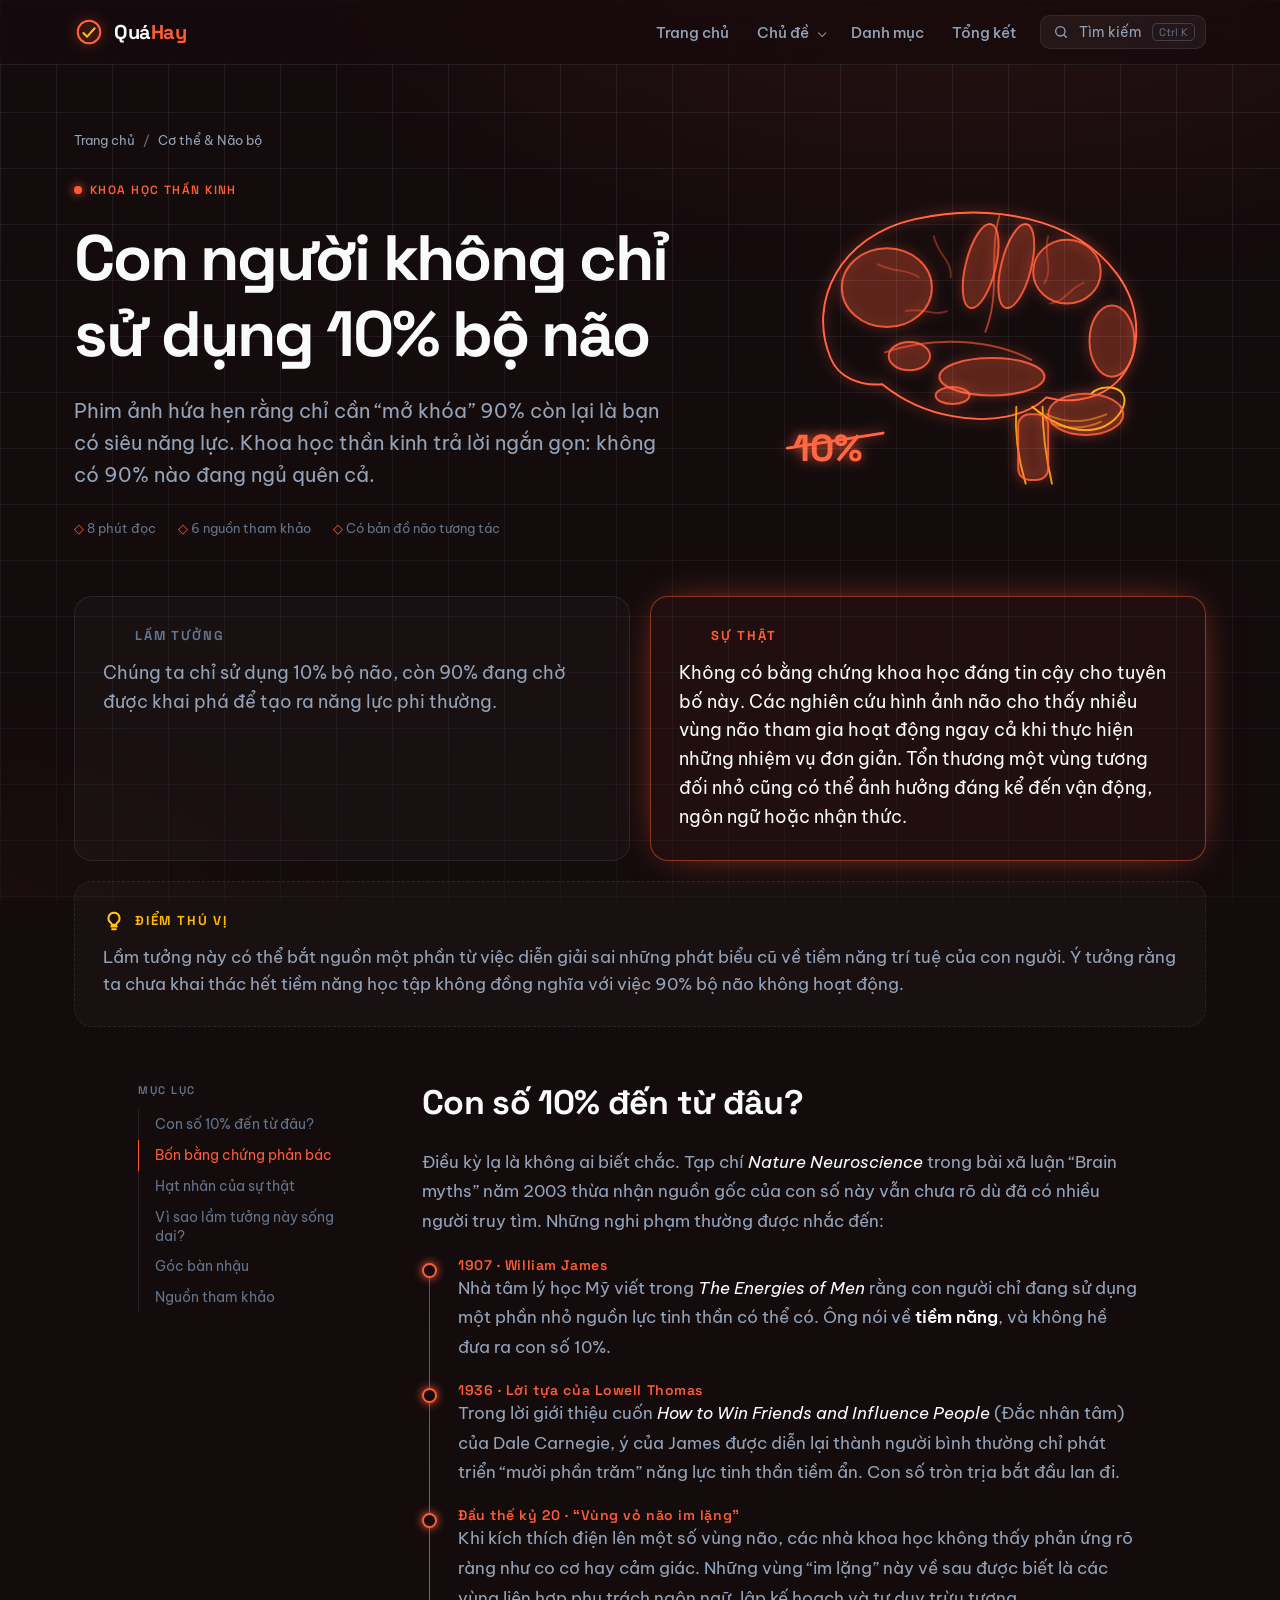
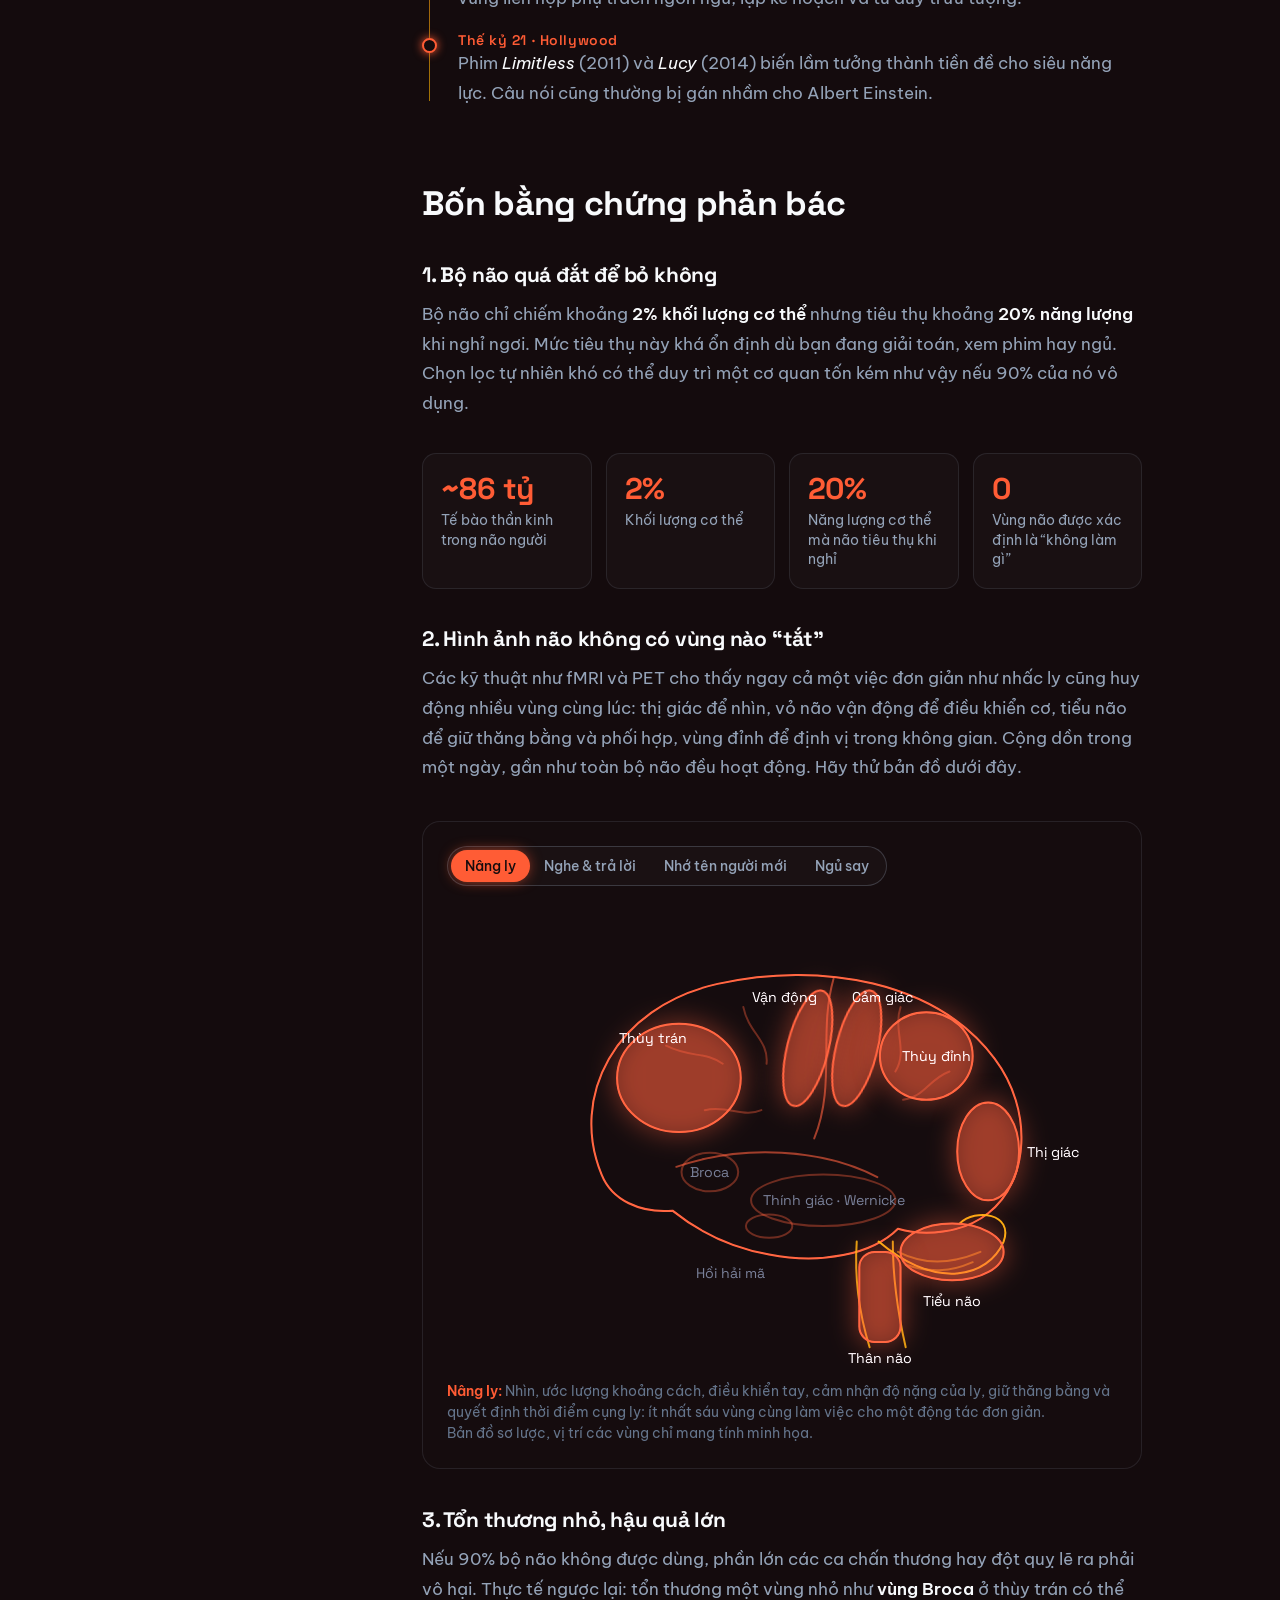
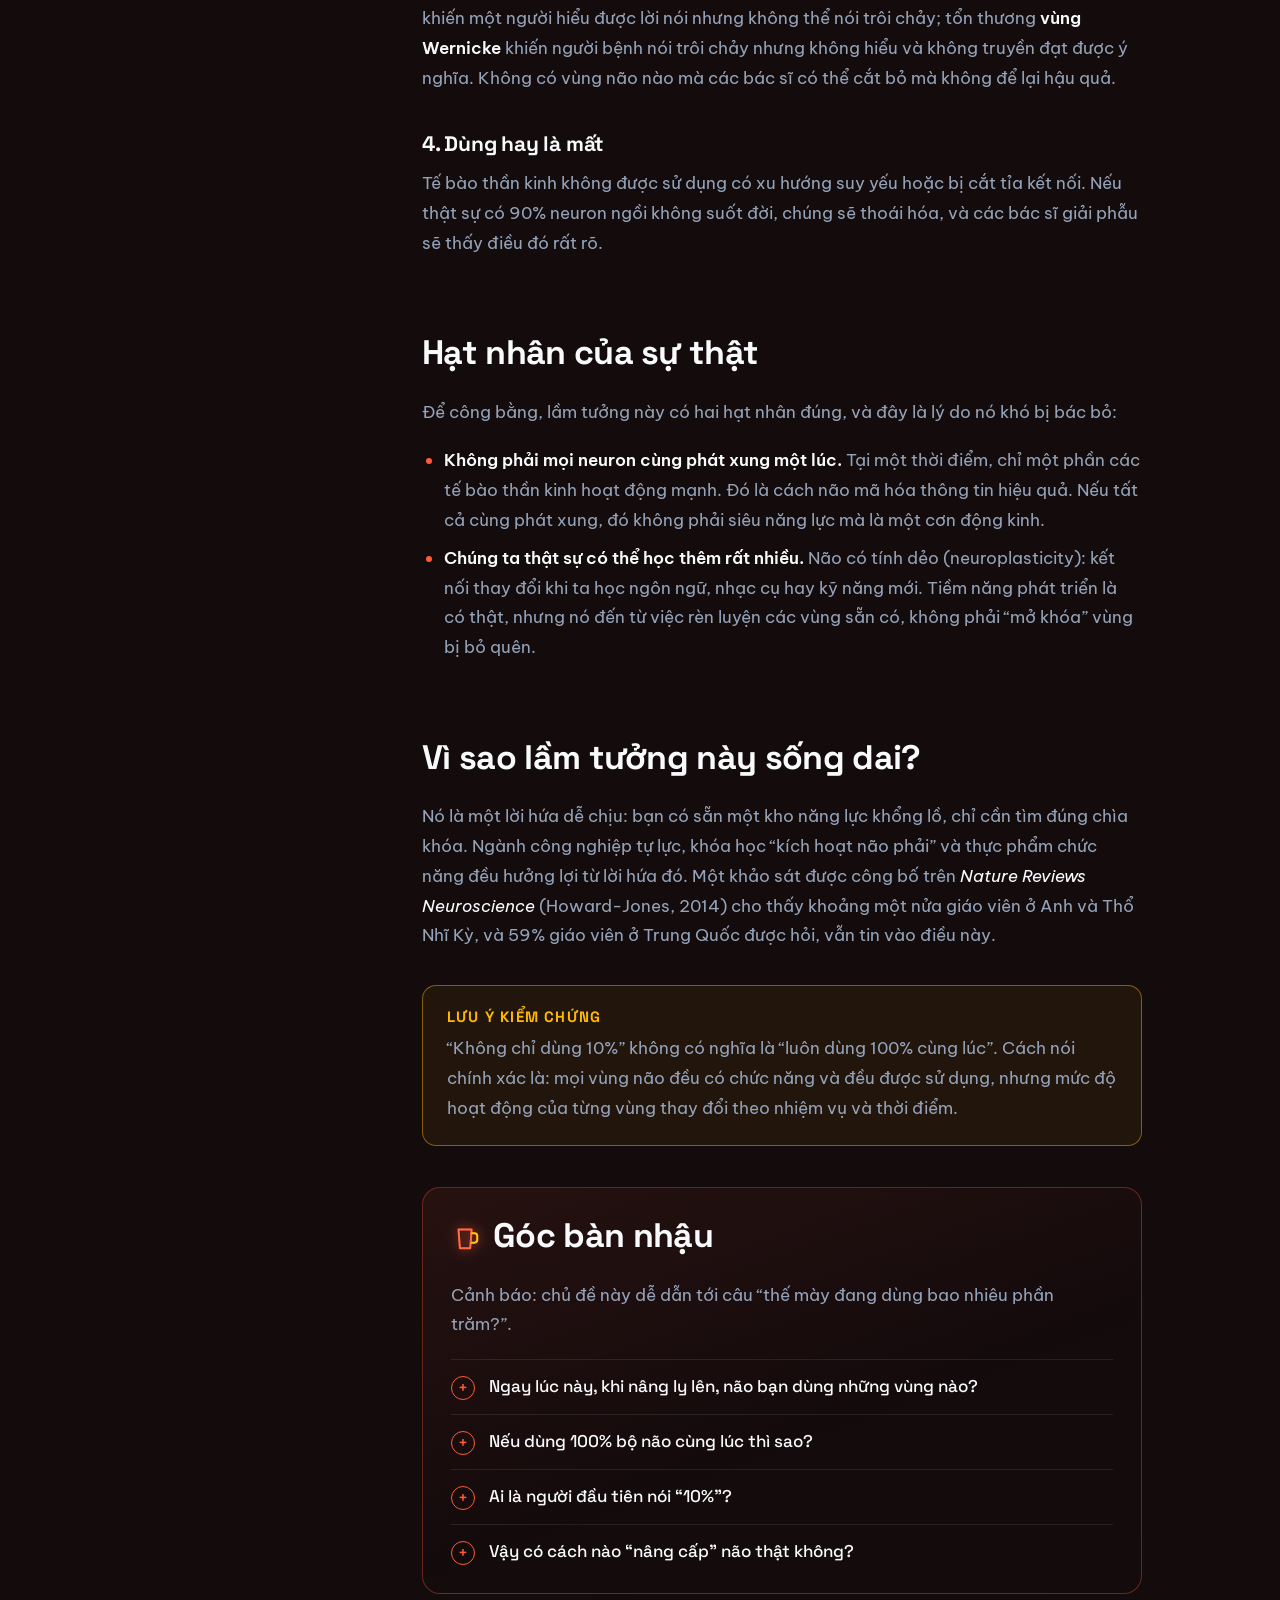
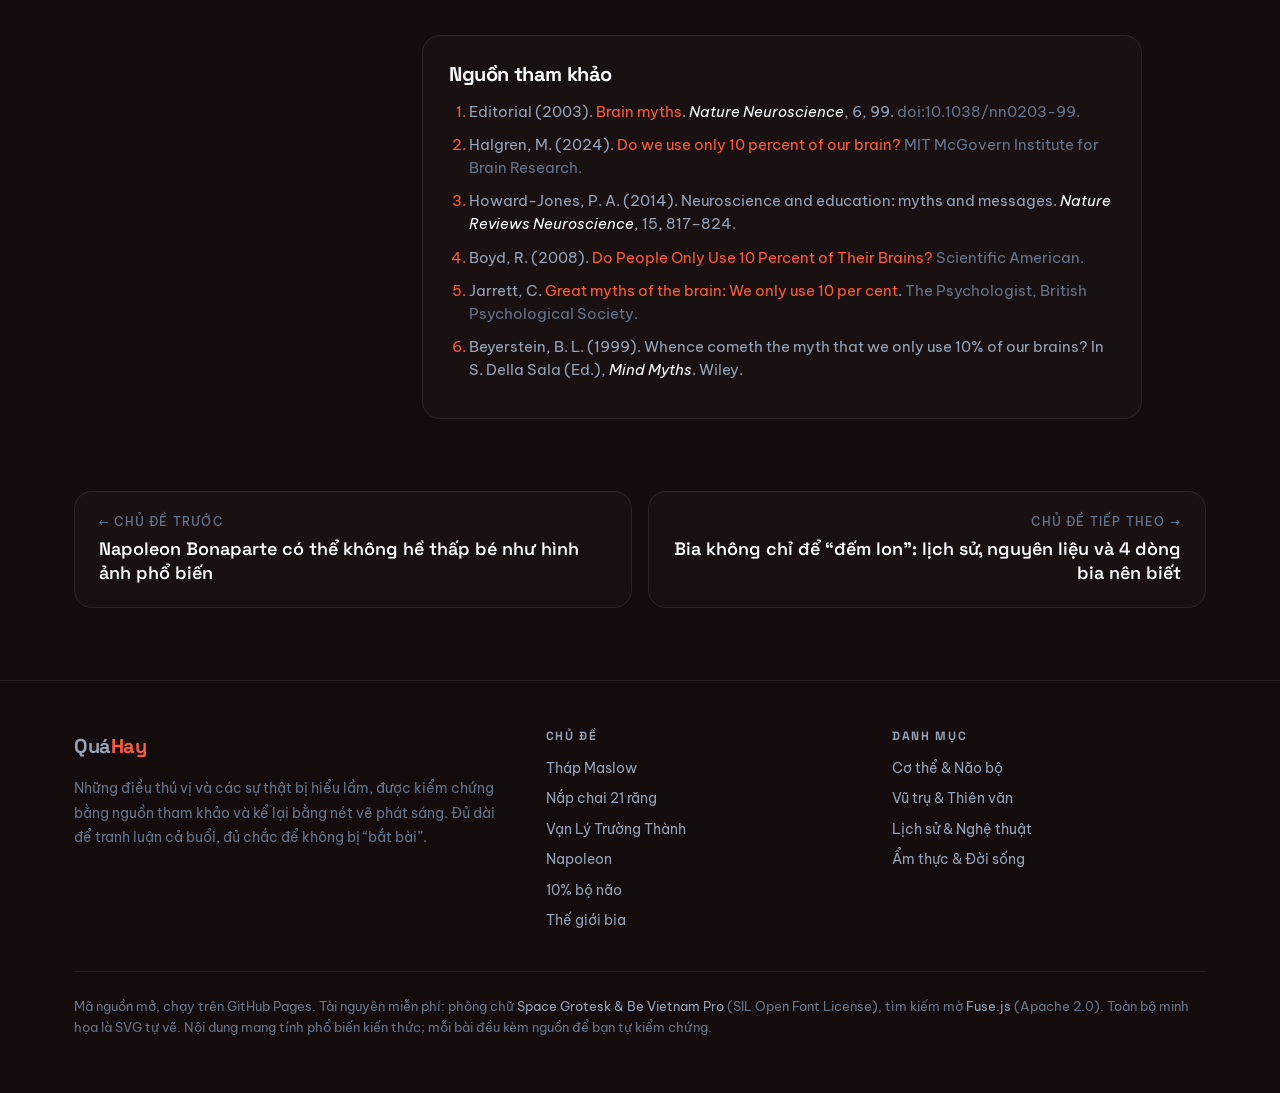
==== topics/10-phan-tram-nao.html @ 61f0ecf0 "Add Quá Hay: trivia and myth-busting site with six topics Static HTML/CSS/JS site for GitHub Pages i" ====
<!doctype html>
<html lang="vi">
<head>
  <meta charset="utf-8">
  <meta name="viewport" content="width=device-width, initial-scale=1">
  <title>Con người không chỉ dùng 10% bộ não — Quá Hay</title>
  <meta name="description" content="Không có bằng chứng khoa học cho tuyên bố con người chỉ sử dụng 10% bộ não. Năng lượng, hình ảnh não và các ca tổn thương não đều cho thấy điều ngược lại.">
  <meta name="theme-color" content="#140B0D">
  <link rel="icon" href="../assets/favicon.svg" type="image/svg+xml">
  <link rel="preconnect" href="https://fonts.googleapis.com">
  <link rel="preconnect" href="https://fonts.gstatic.com" crossorigin>
  <link href="https://fonts.googleapis.com/css2?family=Be+Vietnam+Pro:wght@400;500;600&family=Space+Grotesk:wght@500;600;700&display=swap&subset=vietnamese" rel="stylesheet">
  <link rel="stylesheet" href="../assets/css/style.css">
  <style>
    .region { fill: var(--primary); fill-opacity: 0; stroke: var(--primary); stroke-opacity: .35; transition: fill-opacity .6s ease, stroke-opacity .6s ease; }
    .region.on { fill-opacity: .32; stroke-opacity: 1; filter: drop-shadow(0 0 10px var(--primary)); }
    .region.low { fill-opacity: .12; stroke-opacity: .6; }
    .rlabel { fill: var(--dim); font: 11px var(--font-head); transition: fill .4s; }
    .rlabel.on { fill: var(--text); }
    #hero-brain .region { animation: pulse 3.2s ease-in-out infinite; fill-opacity: .18; stroke-opacity: .8; }
  </style>
</head>
<body data-page="article" data-theme="body" data-root="../" data-slug="10-phan-tram-nao">
<main id="main">

<section class="art-hero">
  <div class="wrap">
    <div class="reveal">
      <nav class="crumbs" aria-label="Breadcrumb"><a href="../index.html">Trang chủ</a><span>/</span><a href="../index.html?cat=body#danh-muc">Cơ thể &amp; Não bộ</a></nav>
      <span class="tag">Khoa học thần kinh</span>
      <h1>Con người không chỉ sử dụng 10% bộ não</h1>
      <p class="dek">Phim ảnh hứa hẹn rằng chỉ cần “mở khóa” 90% còn lại là bạn có siêu năng lực. Khoa học thần kinh trả lời ngắn gọn: không có 90% nào đang ngủ quên cả.</p>
      <div class="art-meta"><span>8 phút đọc</span><span>6 nguồn tham khảo</span><span>Có bản đồ não tương tác</span></div>
    </div>
    <div class="art-hero-art">
      <svg id="hero-brain" class="art draw glow" viewBox="0 0 520 360" role="img" aria-label="Bộ não với nhiều vùng cùng phát sáng"></svg>
    </div>
  </div>
</section>

<section class="wrap">
  <div class="verdict reveal">
    <div class="myth">
      <h2><svg class="art" viewBox="0 0 24 24"><circle class="m" cx="12" cy="12" r="10"/><path class="m" d="M8 8l8 8M16 8l-8 8"/></svg>Lầm tưởng</h2>
      <p>Chúng ta chỉ sử dụng 10% bộ não, còn 90% đang chờ được khai phá để tạo ra năng lực phi thường.</p>
    </div>
    <div class="fact">
      <h2><svg class="art" viewBox="0 0 24 24"><circle class="p" cx="12" cy="12" r="10"/><path class="p" d="M7 12.5l3.2 3.2L17 9"/></svg>Sự thật</h2>
      <p>Không có bằng chứng khoa học đáng tin cậy cho tuyên bố này. Các nghiên cứu hình ảnh não cho thấy nhiều vùng não tham gia hoạt động ngay cả khi thực hiện những nhiệm vụ đơn giản. Tổn thương một vùng tương đối nhỏ cũng có thể ảnh hưởng đáng kể đến vận động, ngôn ngữ hoặc nhận thức.</p>
    </div>
    <div class="insight">
      <h2><svg class="art" viewBox="0 0 24 24"><path class="a" d="M9 18h6M10 21h4M12 3a6 6 0 0 0-3.5 10.9c.6.5 1 1.2 1 2.1h5c0-.9.4-1.6 1-2.1A6 6 0 0 0 12 3z"/></svg>Điểm thú vị</h2>
      <p>Lầm tưởng này có thể bắt nguồn một phần từ việc diễn giải sai những phát biểu cũ về tiềm năng trí tuệ của con người. Ý tưởng rằng ta chưa khai thác hết tiềm năng học tập không đồng nghĩa với việc 90% bộ não không hoạt động.</p>
    </div>
  </div>
</section>

<div class="wrap art-layout">
  <aside class="toc" aria-label="Mục lục"><b>Mục lục</b><ol></ol></aside>
  <article class="prose">

    <h2 id="nguon-goc">Con số 10% đến từ đâu?</h2>
    <p>Điều kỳ lạ là không ai biết chắc. Tạp chí <em>Nature Neuroscience</em> trong bài xã luận “Brain myths” năm 2003 thừa nhận nguồn gốc của con số này vẫn chưa rõ dù đã có nhiều người truy tìm. Những nghi phạm thường được nhắc đến:</p>
    <ul class="timeline">
      <li><b>1907 · William James</b>Nhà tâm lý học Mỹ viết trong <em>The Energies of Men</em> rằng con người chỉ đang sử dụng một phần nhỏ nguồn lực tinh thần có thể có. Ông nói về <strong>tiềm năng</strong>, và không hề đưa ra con số 10%.</li>
      <li><b>1936 · Lời tựa của Lowell Thomas</b>Trong lời giới thiệu cuốn <em>How to Win Friends and Influence People</em> (Đắc nhân tâm) của Dale Carnegie, ý của James được diễn lại thành người bình thường chỉ phát triển “mười phần trăm” năng lực tinh thần tiềm ẩn. Con số tròn trịa bắt đầu lan đi.</li>
      <li><b>Đầu thế kỷ 20 · “Vùng vỏ não im lặng”</b>Khi kích thích điện lên một số vùng não, các nhà khoa học không thấy phản ứng rõ ràng như co cơ hay cảm giác. Những vùng “im lặng” này về sau được biết là các vùng liên hợp phụ trách ngôn ngữ, lập kế hoạch và tư duy trừu tượng.</li>
      <li><b>Thế kỷ 21 · Hollywood</b>Phim <em>Limitless</em> (2011) và <em>Lucy</em> (2014) biến lầm tưởng thành tiền đề cho siêu năng lực. Câu nói cũng thường bị gán nhầm cho Albert Einstein.</li>
    </ul>

    <h2 id="bang-chung">Bốn bằng chứng phản bác</h2>
    <h3>1. Bộ não quá đắt để bỏ không</h3>
    <p>Bộ não chỉ chiếm khoảng <strong>2% khối lượng cơ thể</strong> nhưng tiêu thụ khoảng <strong>20% năng lượng</strong> khi nghỉ ngơi. Mức tiêu thụ này khá ổn định dù bạn đang giải toán, xem phim hay ngủ. Chọn lọc tự nhiên khó có thể duy trì một cơ quan tốn kém như vậy nếu 90% của nó vô dụng.</p>

    <div class="stats">
      <div class="stat"><b>~86 tỷ</b><span>Tế bào thần kinh trong não người</span></div>
      <div class="stat"><b>2%</b><span>Khối lượng cơ thể</span></div>
      <div class="stat"><b>20%</b><span>Năng lượng cơ thể mà não tiêu thụ khi nghỉ</span></div>
      <div class="stat"><b>0</b><span>Vùng não được xác định là “không làm gì”</span></div>
    </div>

    <h3>2. Hình ảnh não không có vùng nào “tắt”</h3>
    <p>Các kỹ thuật như fMRI và PET cho thấy ngay cả một việc đơn giản như nhấc ly cũng huy động nhiều vùng cùng lúc: thị giác để nhìn, vỏ não vận động để điều khiển cơ, tiểu não để giữ thăng bằng và phối hợp, vùng đỉnh để định vị trong không gian. Cộng dồn trong một ngày, gần như toàn bộ não đều hoạt động. Hãy thử bản đồ dưới đây.</p>

    <figure class="figure reveal">
      <div class="controls">
        <div class="seg" role="group" aria-label="Chọn hoạt động" id="tasks"></div>
      </div>
      <svg id="brain-map" class="art" viewBox="0 0 520 360" role="img" aria-label="Bản đồ não sơ lược với các vùng sáng theo hoạt động"></svg>
      <figcaption id="brain-cap"></figcaption>
    </figure>

    <h3>3. Tổn thương nhỏ, hậu quả lớn</h3>
    <p>Nếu 90% bộ não không được dùng, phần lớn các ca chấn thương hay đột quỵ lẽ ra phải vô hại. Thực tế ngược lại: tổn thương một vùng nhỏ như <strong>vùng Broca</strong> ở thùy trán có thể khiến một người hiểu được lời nói nhưng không thể nói trôi chảy; tổn thương <strong>vùng Wernicke</strong> khiến người bệnh nói trôi chảy nhưng không hiểu và không truyền đạt được ý nghĩa. Không có vùng não nào mà các bác sĩ có thể cắt bỏ mà không để lại hậu quả.</p>

    <h3>4. Dùng hay là mất</h3>
    <p>Tế bào thần kinh không được sử dụng có xu hướng suy yếu hoặc bị cắt tỉa kết nối. Nếu thật sự có 90% neuron ngồi không suốt đời, chúng sẽ thoái hóa, và các bác sĩ giải phẫu sẽ thấy điều đó rất rõ.</p>

    <h2 id="hat-nhan-su-that">Hạt nhân của sự thật</h2>
    <p>Để công bằng, lầm tưởng này có hai hạt nhân đúng, và đây là lý do nó khó bị bác bỏ:</p>
    <ul>
      <li><strong>Không phải mọi neuron cùng phát xung một lúc.</strong> Tại một thời điểm, chỉ một phần các tế bào thần kinh hoạt động mạnh. Đó là cách não mã hóa thông tin hiệu quả. Nếu tất cả cùng phát xung, đó không phải siêu năng lực mà là một cơn động kinh.</li>
      <li><strong>Chúng ta thật sự có thể học thêm rất nhiều.</strong> Não có tính dẻo (neuroplasticity): kết nối thay đổi khi ta học ngôn ngữ, nhạc cụ hay kỹ năng mới. Tiềm năng phát triển là có thật, nhưng nó đến từ việc rèn luyện các vùng sẵn có, không phải “mở khóa” vùng bị bỏ quên.</li>
    </ul>

    <h2 id="vi-sao-song-dai">Vì sao lầm tưởng này sống dai?</h2>
    <p>Nó là một lời hứa dễ chịu: bạn có sẵn một kho năng lực khổng lồ, chỉ cần tìm đúng chìa khóa. Ngành công nghiệp tự lực, khóa học “kích hoạt não phải” và thực phẩm chức năng đều hưởng lợi từ lời hứa đó. Một khảo sát được công bố trên <em>Nature Reviews Neuroscience</em> (Howard-Jones, 2014) cho thấy khoảng một nửa giáo viên ở Anh và Thổ Nhĩ Kỳ, và 59% giáo viên ở Trung Quốc được hỏi, vẫn tin vào điều này.</p>

    <div class="callout">
      <h4>Lưu ý kiểm chứng</h4>
      <p>“Không chỉ dùng 10%” không có nghĩa là “luôn dùng 100% cùng lúc”. Cách nói chính xác là: mọi vùng não đều có chức năng và đều được sử dụng, nhưng mức độ hoạt động của từng vùng thay đổi theo nhiệm vụ và thời điểm.</p>
    </div>

    <section class="bar-talk">
      <h2 id="ban-nhau" data-toc="Góc bàn nhậu"><svg class="art glow" viewBox="0 0 32 32"><path class="p" d="M8 8h14l-1.5 20h-11z"/><path class="a" d="M22 12h3a3 3 0 0 1 3 3v4a3 3 0 0 1-3 3h-3"/></svg>Góc bàn nhậu</h2>
      <p>Cảnh báo: chủ đề này dễ dẫn tới câu “thế mày đang dùng bao nhiêu phần trăm?”.</p>
      <details><summary>Ngay lúc này, khi nâng ly lên, não bạn dùng những vùng nào?</summary>
        <div><p>Thị giác (nhìn ly), vùng đỉnh (ước lượng khoảng cách), vỏ não vận động (điều khiển tay), tiểu não (phối hợp, giữ ly không đổ), cảm giác thân thể (biết ly nặng nhẹ), và thùy trán (quyết định “dô”). Rượu bia làm chậm chính tiểu não, nên người say thường đi đứng loạng choạng.</p></div></details>
      <details><summary>Nếu dùng 100% bộ não cùng lúc thì sao?</summary>
        <div><p>Không phải trở thành Lucy. Nếu mọi neuron đồng loạt phát xung, đó là trạng thái gần với cơn co giật động kinh. Não hoạt động tốt chính vì nó chọn lọc.</p></div></details>
      <details><summary>Ai là người đầu tiên nói “10%”?</summary>
        <div><p>Không ai biết chắc. Ý tưởng về “tiềm năng chưa khai thác” có từ William James năm 1907, còn con số “mười phần trăm” xuất hiện trong lời tựa của Lowell Thomas cho cuốn Đắc nhân tâm năm 1936. Einstein thì gần như chắc chắn chưa từng nói câu này.</p></div></details>
      <details><summary>Vậy có cách nào “nâng cấp” não thật không?</summary>
        <div><p>Những cách nhàm chán nhưng có bằng chứng: ngủ đủ, vận động, học kỹ năng mới, duy trì quan hệ xã hội, và uống ít rượu bia. Lời khuyên cuối cùng có lẽ không được hoan nghênh lắm ở bàn này.</p></div></details>
    </section>

    <section class="sources">
      <h2 id="nguon">Nguồn tham khảo</h2>
      <ol>
        <li>Editorial (2003). <a href="https://www.nature.com/articles/nn0203-99" rel="noopener">Brain myths</a>. <em>Nature Neuroscience</em>, 6, 99. <span>doi:10.1038/nn0203-99.</span></li>
        <li>Halgren, M. (2024). <a href="https://mcgovern.mit.edu/2024/01/26/do-we-use-only-10-percent-of-our-brain/" rel="noopener">Do we use only 10 percent of our brain?</a> <span>MIT McGovern Institute for Brain Research.</span></li>
        <li>Howard-Jones, P. A. (2014). Neuroscience and education: myths and messages. <em>Nature Reviews Neuroscience</em>, 15, 817–824.</li>
        <li>Boyd, R. (2008). <a href="https://www.scientificamerican.com/article/do-people-only-use-10-percent-of-their-brains/" rel="noopener">Do People Only Use 10 Percent of Their Brains?</a> <span>Scientific American.</span></li>
        <li>Jarrett, C. <a href="https://thepsychologist.bps.org.uk/great-myths-brain-we-only-use-10-cent" rel="noopener">Great myths of the brain: We only use 10 per cent</a>. <span>The Psychologist, British Psychological Society.</span></li>
        <li>Beyerstein, B. L. (1999). Whence cometh the myth that we only use 10% of our brains? In S. Della Sala (Ed.), <em>Mind Myths</em>. Wiley.</li>
      </ol>
    </section>
  </article>
</div>

<div class="wrap"><nav class="pager" aria-label="Chủ đề khác"></nav></div>
</main>

<script src="../assets/vendor/fuse.min.js"></script>
<script src="../assets/js/data.js"></script>
<script>
(function () {
  const outline = `
    <path class="p" d="M120 210C95 150 130 80 210 62C290 44 380 60 425 120C455 160 452 215 420 240C400 256 370 258 350 252C330 272 290 280 250 272C215 266 190 250 175 238C150 240 128 230 120 210Z" style="--dur:2.4s"/>
    <path class="p" d="M300 58C288 100 302 140 285 182" opacity=".55"/>
    <path class="p" d="M178 204C230 186 292 190 334 212" opacity=".55"/>
    <path class="p" d="M170 110c20 10 30 4 44 14M230 80c4 20 20 26 18 44M352 80c-6 18 6 34-4 50M390 130c-16 6-20 20-36 22M200 160c18-4 30 6 44 0" opacity=".35"/>
    <path class="a" d="M335 262C380 300 420 290 432 262C440 240 410 236 398 248" opacity=".9"/>
    <path class="a" d="M350 270c20 10 40 10 64 0M356 280c18 6 34 6 52-2" opacity=".5"/>
    <path class="a" d="M318 262C316 292 320 318 328 344M346 262C346 292 350 318 356 344" opacity=".8"/>`;
  const regions = {
    pfc:   { el: '<ellipse cx="180" cy="135" rx="48" ry="42"/>', l: ["Thùy trán", 160, 108] },
    motor: { el: '<ellipse cx="280" cy="112" rx="16" ry="46" transform="rotate(14 280 112)"/>', l: ["Vận động", 262, 76] },
    sens:  { el: '<ellipse cx="318" cy="112" rx="16" ry="46" transform="rotate(14 318 112)"/>', l: ["Cảm giác", 338, 76] },
    par:   { el: '<ellipse cx="372" cy="118" rx="36" ry="34"/>', l: ["Thùy đỉnh", 380, 122] },
    occ:   { el: '<ellipse cx="420" cy="192" rx="24" ry="38"/>', l: ["Thị giác", 470, 196] },
    temp:  { el: '<ellipse cx="292" cy="230" rx="56" ry="20"/>', l: ["Thính giác · Wernicke", 300, 234] },
    broca: { el: '<ellipse cx="204" cy="208" rx="22" ry="15"/>', l: ["Broca", 204, 212] },
    hip:   { el: '<ellipse cx="250" cy="250" rx="18" ry="9"/>', l: ["Hồi hải mã", 220, 290] },
    cere:  { el: '<ellipse cx="392" cy="270" rx="40" ry="22"/>', l: ["Tiểu não", 392, 312] },
    stem:  { el: '<rect x="320" y="270" width="32" height="70" rx="12"/>', l: ["Thân não", 336, 356] }
  };
  function build(id, labels) {
    let s = "";
    for (const [k, r] of Object.entries(regions)) {
      s += r.el.replace(/^<(\w+)/, `<$1 class="region nodraw" data-r="${k}"`);
      if (labels) s += `<text class="rlabel" data-l="${k}" x="${r.l[1]}" y="${r.l[2]}" text-anchor="middle">${r.l[0]}</text>`;
    }
    return outline + s;
  }
  document.getElementById("hero-brain").innerHTML = build("hero", false) +
    `<g class="fade"><text class="tp" x="80" y="320" font-size="40" font-weight="700">10%</text><path class="p" d="M74 306L176 290" stroke-width="3"/></g>`;
  document.querySelectorAll("#hero-brain .region").forEach((r, i) => (r.style.animationDelay = (i * 0.32) + "s"));

  const map = document.getElementById("brain-map"), cap = document.getElementById("brain-cap"), seg = document.getElementById("tasks");
  map.innerHTML = build("map", true);
  const tasks = {
    toast: { b: "Nâng ly", on: ["occ", "par", "motor", "sens", "cere", "pfc", "stem"], c: "Nhìn, ước lượng khoảng cách, điều khiển tay, cảm nhận độ nặng của ly, giữ thăng bằng và quyết định thời điểm cụng ly: ít nhất sáu vùng cùng làm việc cho một động tác đơn giản." },
    talk:  { b: "Nghe & trả lời", on: ["temp", "broca", "pfc", "hip", "motor", "stem"], c: "Vùng thính giác và Wernicke giải mã lời nói, hồi hải mã gợi lại ký ức liên quan, thùy trán chọn ý, vùng Broca và vùng vận động điều khiển miệng để trả lời." },
    name:  { b: "Nhớ tên người mới", on: ["hip", "temp", "occ", "pfc", "stem"], c: "Nhận diện khuôn mặt (vùng thị giác và thái dương), gắn tên với khuôn mặt (hồi hải mã), và cố gắng tập trung để nhớ (thùy trán). Đây là lý do nhớ tên sau vài ly khó hơn hẳn." },
    sleep: { b: "Ngủ say", on: ["stem", "hip"], low: ["pfc", "motor", "sens", "par", "occ", "temp", "broca", "cere"], c: "Ngay cả khi ngủ, thân não duy trì nhịp thở và nhịp tim, hồi hải mã củng cố ký ức của ngày hôm đó, và toàn bộ vỏ não vẫn có hoạt động nền. Não không bao giờ “tắt”." }
  };
  seg.innerHTML = Object.entries(tasks).map(([k, t], i) => `<button type="button" data-task="${k}" aria-pressed="${i === 0}">${t.b}</button>`).join("");
  function show(k) {
    const t = tasks[k];
    map.querySelectorAll(".region").forEach((r) => {
      r.classList.toggle("on", t.on.includes(r.dataset.r));
      r.classList.toggle("low", (t.low || []).includes(r.dataset.r));
    });
    map.querySelectorAll(".rlabel").forEach((l) => l.classList.toggle("on", t.on.includes(l.dataset.l)));
    cap.innerHTML = `<b>${t.b}:</b> ${t.c} <br><span style="color:var(--dim)">Bản đồ sơ lược, vị trí các vùng chỉ mang tính minh họa.</span>`;
    seg.querySelectorAll("button").forEach((b) => b.setAttribute("aria-pressed", b.dataset.task === k));
  }
  seg.addEventListener("click", (e) => { const b = e.target.closest("[data-task]"); if (b) show(b.dataset.task); });
  show("toast");
})();
</script>
<script src="../assets/js/main.js"></script>
</body>
</html>
---- assets/css/style.css ----
/* ==========================================================================
   Quá Hay — Dark Glow Line Art design system
   ========================================================================== */

@property --bg      { syntax: "<color>"; inherits: true; initial-value: #080C16; }
@property --primary { syntax: "<color>"; inherits: true; initial-value: #00F2FE; }
@property --accent  { syntax: "<color>"; inherits: true; initial-value: #9D4EDD; }

:root {
  --bg: #080C16;
  --primary: #00F2FE;
  --accent: #9D4EDD;
  --text: #F8FAFC;
  --muted: #94A3B8;
  --dim: #64748B;
  --line: rgba(148, 163, 184, .14);
  --line-strong: rgba(148, 163, 184, .28);
  --surface: rgba(255, 255, 255, .025);
  --surface-2: rgba(255, 255, 255, .05);
  --radius: 18px;
  --radius-sm: 10px;
  --font-head: "Space Grotesk", system-ui, sans-serif;
  --font-body: "Be Vietnam Pro", system-ui, sans-serif;
  --stroke: 2px;
  --max: 1180px;
  --read: 720px;
  --ease: cubic-bezier(.22, .8, .24, 1);
  color-scheme: dark;
}

/* Dynamic theming — one palette per category */
[data-theme="body"]    { --bg: #140B0D; --primary: #FF5C35; --accent: #FFB800; }
[data-theme="space"]   { --bg: #080C16; --primary: #00F2FE; --accent: #9D4EDD; }
[data-theme="nature"]  { --bg: #09130E; --primary: #00E676; --accent: #A7F3D0; }
[data-theme="history"] { --bg: #13100B; --primary: #F59E0B; --accent: #FDE68A; }
[data-theme="tech"]    { --bg: #0F0A19; --primary: #FF007F; --accent: #38BDF8; }
[data-theme="food"]    { --bg: #150F08; --primary: #FFC53D; --accent: #FFF1D0; }

*, *::before, *::after { box-sizing: border-box; }
html { scroll-behavior: smooth; -webkit-text-size-adjust: 100%; }
body {
  margin: 0;
  min-height: 100vh;
  background-color: var(--bg);
  color: var(--muted);
  font-family: var(--font-body);
  font-size: 17px;
  line-height: 1.75;
  overflow-x: hidden;
  transition: --bg .6s ease, --primary .6s ease, --accent .6s ease, background-color .6s ease;
}
img, svg { max-width: 100%; }
a { color: var(--primary); text-decoration: none; }
a:hover { text-decoration: underline; text-underline-offset: 3px; }
h1, h2, h3, h4 { font-family: var(--font-head); color: var(--text); line-height: 1.2; letter-spacing: -.01em; margin: 0 0 .6em; }
p { margin: 0 0 1.1em; }
strong { color: var(--text); font-weight: 600; }
em { color: var(--text); }
::selection { background: var(--primary); color: var(--bg); }
:focus-visible { outline: 2px solid var(--primary); outline-offset: 3px; border-radius: 4px; }

/* Background texture: faint lab grid + vignette glow */
body::before {
  content: "";
  position: fixed; inset: 0;
  pointer-events: none; z-index: -1;
  background-image:
    radial-gradient(ellipse 80% 60% at 75% -10%, color-mix(in srgb, var(--primary) 12%, transparent), transparent 70%),
    radial-gradient(ellipse 60% 50% at -10% 110%, color-mix(in srgb, var(--accent) 9%, transparent), transparent 70%),
    linear-gradient(var(--line) 1px, transparent 1px),
    linear-gradient(90deg, var(--line) 1px, transparent 1px);
  background-size: auto, auto, 56px 56px, 56px 56px;
  mask-image: linear-gradient(to bottom, rgba(0,0,0,.9), rgba(0,0,0,.35));
}

.wrap { width: 100%; max-width: var(--max); margin: 0 auto; padding: 0 24px; }
.sr-only { position: absolute; width: 1px; height: 1px; overflow: hidden; clip: rect(0 0 0 0); white-space: nowrap; }
.skip { position: absolute; left: -999px; top: 8px; z-index: 100; background: var(--primary); color: var(--bg); padding: 8px 14px; border-radius: 8px; }
.skip:focus { left: 8px; }

/* ---------- Glow line-art primitives ---------- */
.glow { filter: drop-shadow(0 0 6px color-mix(in srgb, var(--primary) 70%, transparent)); }
.glow-accent { filter: drop-shadow(0 0 6px color-mix(in srgb, var(--accent) 70%, transparent)); }
.art { overflow: visible; }
.art * { vector-effect: non-scaling-stroke; }
.art .p { stroke: var(--primary); }
.art .a { stroke: var(--accent); }
.art .m { stroke: var(--line-strong); }
.art .t { fill: var(--muted); font-family: var(--font-head); font-size: 12px; stroke: none; }
.art .tp { fill: var(--primary); font-family: var(--font-head); stroke: none; }
.art .ta { fill: var(--accent); font-family: var(--font-head); stroke: none; }
.art .fp { fill: var(--primary); stroke: none; }
.art .fa { fill: var(--accent); stroke: none; }
.art { fill: none; stroke-width: var(--stroke); stroke-linecap: round; stroke-linejoin: round; mix-blend-mode: plus-lighter; }

/* stroke-dashoffset draw animation; JS sets pathLength="1" and toggles .is-drawn */
/* non-scaling strokes break pathLength-based dashes, so drawn shapes scale with the viewBox */
.draw [data-draw] { stroke-dasharray: 1; stroke-dashoffset: 1; vector-effect: none; }
.draw.is-drawn [data-draw] {
  stroke-dashoffset: 0;
  transition: stroke-dashoffset var(--dur, 1.8s) var(--ease);
  transition-delay: calc(var(--i, 0) * 90ms);
}
.draw .fade { opacity: 0; transition: opacity .8s ease; transition-delay: calc(var(--i, 0) * 90ms + .6s); }
.draw.is-drawn .fade { opacity: 1; }

.reveal { opacity: 0; transform: translateY(24px); transition: opacity .8s var(--ease), transform .8s var(--ease); }
.reveal.is-in { opacity: 1; transform: none; }

@keyframes pulse { 0%, 100% { opacity: .35; } 50% { opacity: 1; } }
@keyframes float { 0%, 100% { transform: translateY(0); } 50% { transform: translateY(-8px); } }
@keyframes spin { to { transform: rotate(360deg); } }
@keyframes rise { from { transform: translateY(0); opacity: 0; } 15% { opacity: 1; } to { transform: translateY(-150px); opacity: 0; } }
@keyframes dash { to { stroke-dashoffset: -40; } }

/* ---------- Header / navigation ---------- */
.site-header {
  position: sticky; top: 0; z-index: 50;
  backdrop-filter: blur(14px) saturate(140%);
  -webkit-backdrop-filter: blur(14px) saturate(140%);
  background: color-mix(in srgb, var(--bg) 72%, transparent);
  border-bottom: 1px solid var(--line);
}
.site-header .wrap { display: flex; align-items: center; gap: 20px; height: 64px; }
.brand { display: flex; align-items: center; gap: 10px; color: var(--text); font-family: var(--font-head); font-weight: 700; font-size: 20px; letter-spacing: -.02em; }
.brand:hover { text-decoration: none; }
.brand svg { width: 30px; height: 30px; }
.brand span b { color: var(--primary); font-weight: 700; }
.nav { display: flex; gap: 4px; margin-left: auto; align-items: center; }
.nav > a, .nav-drop > button {
  color: var(--muted); font: 500 15px var(--font-body); padding: 8px 12px; border-radius: 8px;
  background: none; border: 0; cursor: pointer;
}
.nav > a:hover, .nav-drop > button:hover, .nav > a[aria-current="page"] { color: var(--text); background: var(--surface-2); text-decoration: none; }
.nav-drop { position: relative; }
.nav-drop > button::after { content: ""; display: inline-block; width: 6px; height: 6px; margin-left: 8px; border: solid currentColor; border-width: 0 1.5px 1.5px 0; transform: rotate(45deg) translateY(-3px); }
.drop-panel {
  position: absolute; right: 0; top: calc(100% + 8px); width: min(440px, 92vw);
  background: color-mix(in srgb, var(--bg) 94%, #fff 2%); border: 1px solid var(--line-strong); border-radius: var(--radius);
  padding: 8px; box-shadow: 0 30px 60px -20px rgba(0,0,0,.7);
  opacity: 0; visibility: hidden; transform: translateY(-6px); transition: .2s ease;
}
.nav-drop.open .drop-panel { opacity: 1; visibility: visible; transform: none; }
.drop-panel a { display: grid; grid-template-columns: 40px 1fr; gap: 12px; align-items: center; padding: 10px; border-radius: 12px; color: var(--text); font-size: 14.5px; line-height: 1.35; }
.drop-panel a:hover { background: var(--surface-2); text-decoration: none; }
.drop-panel a small { display: block; color: var(--dim); font-size: 12px; margin-top: 2px; }
.drop-panel .ico { width: 40px; height: 40px; border-radius: 10px; border: 1px solid var(--line); display: grid; place-items: center; }
.drop-panel .ico svg { width: 26px; height: 26px; }

.search-btn {
  display: flex; align-items: center; gap: 10px; margin-left: 8px;
  background: var(--surface-2); border: 1px solid var(--line); color: var(--muted);
  font: 14px var(--font-body); padding: 7px 10px 7px 12px; border-radius: 10px; cursor: pointer; transition: border-color .2s;
}
.search-btn:hover { border-color: var(--primary); color: var(--text); }
.search-btn svg { width: 16px; height: 16px; }
kbd { font: 11px var(--font-head); color: var(--dim); border: 1px solid var(--line-strong); border-radius: 5px; padding: 1px 6px; }
.menu-btn { display: none; background: none; border: 0; color: var(--text); padding: 8px; cursor: pointer; }
.menu-btn svg { width: 24px; height: 24px; }

.progress { position: fixed; top: 0; left: 0; height: 2px; width: 100%; transform-origin: 0 50%; transform: scaleX(0); background: linear-gradient(90deg, var(--primary), var(--accent)); box-shadow: 0 0 10px var(--primary); z-index: 60; }

@media (max-width: 820px) {
  .menu-btn { display: block; margin-left: auto; }
  .nav { display: none; position: absolute; top: 64px; left: 0; right: 0; flex-direction: column; align-items: stretch; padding: 12px 16px 18px; background: color-mix(in srgb, var(--bg) 97%, transparent); border-bottom: 1px solid var(--line); }
  .nav.open { display: flex; }
  .drop-panel { position: static; width: 100%; opacity: 1; visibility: visible; transform: none; display: none; box-shadow: none; margin-top: 4px; }
  .nav-drop.open .drop-panel { display: block; }
  .search-btn { margin: 6px 0 0; justify-content: flex-start; }
  .search-btn kbd { display: none; }
  .wrap { padding: 0 16px; }
}

/* ---------- Search modal ---------- */
.search-modal { position: fixed; inset: 0; z-index: 90; display: none; }
.search-modal.open { display: block; }
.search-backdrop { position: absolute; inset: 0; background: rgba(2, 4, 8, .72); backdrop-filter: blur(6px); }
.search-box {
  position: relative; margin: 10vh auto 0; width: min(640px, calc(100% - 32px));
  background: color-mix(in srgb, var(--bg) 96%, #fff 3%); border: 1px solid var(--line-strong); border-radius: var(--radius);
  box-shadow: 0 0 0 1px color-mix(in srgb, var(--primary) 20%, transparent), 0 40px 80px -20px rgba(0,0,0,.8);
  overflow: hidden; animation: pop .22s var(--ease);
}
@keyframes pop { from { opacity: 0; transform: translateY(-10px) scale(.98); } }
.search-field { display: flex; align-items: center; gap: 12px; padding: 16px 18px; border-bottom: 1px solid var(--line); }
.search-field svg { width: 20px; height: 20px; color: var(--primary); flex: none; }
.search-field input { flex: 1; background: none; border: 0; outline: 0; color: var(--text); font: 18px var(--font-body); }
.search-field input::placeholder { color: var(--dim); }
.search-results { max-height: min(60vh, 520px); overflow-y: auto; padding: 8px; margin: 0; list-style: none; }
.search-results li a { display: grid; grid-template-columns: 44px 1fr; gap: 14px; padding: 12px; border-radius: 12px; color: var(--muted); font-size: 14px; line-height: 1.5; }
.search-results li a:hover, .search-results li a.active { background: var(--surface-2); text-decoration: none; }
.search-results li a.active { box-shadow: inset 2px 0 0 var(--primary); }
.search-results .r-title { color: var(--text); font: 600 16px var(--font-head); display: block; margin-bottom: 2px; }
.search-results .r-cat { font-size: 11px; text-transform: uppercase; letter-spacing: .08em; }
.search-results .ico { width: 44px; height: 44px; border-radius: 10px; border: 1px solid var(--line); display: grid; place-items: center; }
.search-results .ico svg { width: 28px; height: 28px; }
.search-results mark { background: color-mix(in srgb, var(--primary) 25%, transparent); color: var(--text); border-radius: 3px; padding: 0 2px; }
.search-empty { padding: 28px; text-align: center; color: var(--dim); font-size: 14px; }
.search-foot { display: flex; gap: 16px; padding: 10px 18px; border-top: 1px solid var(--line); font-size: 12px; color: var(--dim); }

/* ---------- Buttons / chips / tags ---------- */
.btn { display: inline-flex; align-items: center; gap: 10px; padding: 12px 20px; border-radius: 999px; font: 600 15px var(--font-head); border: 1px solid var(--primary); color: var(--bg); background: var(--primary); cursor: pointer; box-shadow: 0 0 24px -6px var(--primary); transition: transform .2s, box-shadow .2s; }
.btn:hover { text-decoration: none; transform: translateY(-2px); box-shadow: 0 0 34px -4px var(--primary); }
.btn.ghost { background: transparent; color: var(--text); border-color: var(--line-strong); box-shadow: none; }
.btn.ghost:hover { border-color: var(--primary); }
.btn svg { width: 18px; height: 18px; }

.tag { display: inline-flex; align-items: center; gap: 8px; font: 600 12px var(--font-head); text-transform: uppercase; letter-spacing: .12em; color: var(--primary); }
.tag::before { content: ""; width: 8px; height: 8px; border-radius: 50%; background: var(--primary); box-shadow: 0 0 10px var(--primary); }

.chips { display: flex; flex-wrap: wrap; gap: 10px; }
.chip { --c: var(--muted); display: inline-flex; align-items: center; gap: 8px; padding: 8px 16px; border-radius: 999px; border: 1px solid var(--line-strong); background: var(--surface); color: var(--muted); font: 500 14px var(--font-body); cursor: pointer; transition: .25s; }
.chip i { width: 8px; height: 8px; border-radius: 50%; background: var(--c); box-shadow: 0 0 8px var(--c); }
.chip small { color: var(--dim); font-size: 12px; }
.chip:hover { color: var(--text); border-color: var(--c); }
.chip[aria-pressed="true"] { color: var(--bg); background: var(--c); border-color: var(--c); box-shadow: 0 0 20px -4px var(--c); }
.chip[aria-pressed="true"] i { background: var(--bg); box-shadow: none; }
.chip[aria-pressed="true"] small { color: color-mix(in srgb, var(--bg) 70%, transparent); }

/* ---------- Landing ---------- */
.hero { position: relative; padding: 72px 0 40px; }
.hero .wrap { display: grid; grid-template-columns: 1.05fr .95fr; gap: 40px; align-items: center; }
.hero h1 { font-size: clamp(44px, 7vw, 92px); letter-spacing: -.045em; line-height: .98; margin-bottom: 24px; }
.hero h1 em { font-style: normal; color: var(--primary); text-shadow: 0 0 30px color-mix(in srgb, var(--primary) 60%, transparent); }
.hero .lead { font-size: 19px; max-width: 34em; color: var(--muted); }
.hero-actions { display: flex; flex-wrap: wrap; gap: 12px; margin: 28px 0 36px; }
.hero-stats { display: flex; gap: 36px; flex-wrap: wrap; }
.hero-stats div { font-size: 13px; color: var(--dim); text-transform: uppercase; letter-spacing: .08em; }
.hero-stats b { display: block; font: 700 34px var(--font-head); color: var(--text); letter-spacing: -.02em; text-transform: none; }
.hero-art { position: relative; aspect-ratio: 1; }
.hero-art svg { width: 100%; height: 100%; }
.orbit { transform-origin: 250px 250px; animation: spin 80s linear infinite; }
.orbit-rev { transform-origin: 250px 250px; animation: spin 120s linear infinite reverse; }
.node-lbl { font: 600 11px var(--font-head); letter-spacing: .1em; text-transform: uppercase; }
.hero-node { cursor: pointer; }
.hero-node:hover .node-ring { stroke-width: 3; }

.home-search { position: relative; max-width: 640px; margin-top: 8px; }
.home-search input { width: 100%; padding: 18px 20px 18px 54px; border-radius: 16px; border: 1px solid var(--line-strong); background: var(--surface-2); color: var(--text); font: 17px var(--font-body); outline: 0; transition: border-color .2s, box-shadow .2s; }
.home-search input:focus { border-color: var(--primary); box-shadow: 0 0 0 4px color-mix(in srgb, var(--primary) 18%, transparent); }
.home-search > svg { position: absolute; left: 18px; top: 50%; transform: translateY(-50%); width: 22px; height: 22px; color: var(--primary); }

.section { padding: 72px 0; }
.section-head { display: flex; flex-wrap: wrap; justify-content: space-between; align-items: end; gap: 24px; margin-bottom: 32px; }
.section-head h2 { font-size: clamp(30px, 4vw, 46px); letter-spacing: -.03em; margin: 8px 0 0; }
.section-head p { max-width: 30em; margin: 0; }
.eyebrow { font: 600 12px var(--font-head); letter-spacing: .16em; text-transform: uppercase; color: var(--dim); }

.grid { display: grid; grid-template-columns: repeat(auto-fill, minmax(320px, 1fr)); gap: 20px; }
.card {
  --c: var(--primary); --c2: var(--accent);
  position: relative; display: flex; flex-direction: column; gap: 14px; padding: 24px;
  border-radius: var(--radius); border: 1px solid var(--line); background: var(--surface);
  color: var(--muted); overflow: hidden; isolation: isolate;
  transition: transform .35s var(--ease), border-color .35s, background .35s;
}
.card::after { content: ""; position: absolute; inset: 0; z-index: -1; background: radial-gradient(circle at 85% 0%, color-mix(in srgb, var(--c) 18%, transparent), transparent 60%); opacity: .5; transition: opacity .35s; }
.card:hover { transform: translateY(-4px); border-color: color-mix(in srgb, var(--c) 55%, transparent); text-decoration: none; }
.card:hover::after { opacity: 1; }
.card[hidden] { display: none; }
.card .card-art { height: 150px; display: grid; place-items: center; border-radius: 12px; border: 1px dashed var(--line); background: color-mix(in srgb, var(--bg) 70%, transparent); }
.card .card-art svg { height: 120px; width: auto; stroke-width: 1.1; }
.card .tag { color: var(--c); }
.card .tag::before { background: var(--c); box-shadow: 0 0 10px var(--c); }
.card h3 { font-size: 21px; margin: 0; }
.card .myth { font-size: 14.5px; line-height: 1.6; margin: 0; }
.card .myth b { color: var(--c); font-weight: 600; }
.card .meta { margin-top: auto; display: flex; justify-content: space-between; font-size: 13px; color: var(--dim); padding-top: 10px; border-top: 1px solid var(--line); }
.card .meta span:last-child { color: var(--c); font-weight: 600; }
.card .icon-line { stroke: var(--c); }
.card .icon-acc { stroke: var(--c2); }
.card .icon-fill { fill: var(--c); }
.card .icon-text { fill: var(--c); }

/* Scroll-story strip on the landing */
.story { padding: 40px 0 80px; }
.story-item { min-height: 82vh; display: grid; grid-template-columns: 1fr 1fr; gap: 56px; align-items: center; padding: 40px 0; border-top: 1px solid var(--line); }
.story-item:nth-child(even) .story-art { order: -1; }
.story-num { font: 700 120px/1 var(--font-head); color: transparent; -webkit-text-stroke: 1.5px var(--primary); opacity: .55; letter-spacing: -.05em; }
.story-item h3 { font-size: clamp(28px, 3.4vw, 42px); letter-spacing: -.025em; margin: 12px 0 18px; }
.story-item .vs { display: grid; gap: 12px; margin: 22px 0 26px; }
.story-item .vs div { padding: 14px 18px; border-radius: 12px; border: 1px solid var(--line); font-size: 15px; line-height: 1.6; }
.story-item .vs b { display: block; font: 600 11px var(--font-head); letter-spacing: .12em; text-transform: uppercase; margin-bottom: 4px; }
.story-item .vs .is-myth b { color: var(--dim); }
.story-item .vs .is-myth { text-decoration: line-through; text-decoration-color: color-mix(in srgb, var(--primary) 60%, transparent); }
.story-item .vs .is-fact { border-color: color-mix(in srgb, var(--primary) 45%, transparent); background: color-mix(in srgb, var(--primary) 6%, transparent); }
.story-item .vs .is-fact b { color: var(--primary); }
.story-art svg { width: 100%; height: auto; max-height: 440px; }

.recap { display: grid; gap: 0; border: 1px solid var(--line); border-radius: var(--radius); overflow: hidden; }
.recap a { display: grid; grid-template-columns: 56px 220px 1fr 24px; gap: 20px; align-items: center; padding: 18px 22px; color: var(--muted); border-bottom: 1px solid var(--line); transition: background .25s; }
.recap a:last-child { border-bottom: 0; }
.recap a:hover { background: var(--surface-2); text-decoration: none; }
.recap .n { font: 700 14px var(--font-head); color: var(--dim); }
.recap .t { font: 600 17px var(--font-head); color: var(--text); }
.recap .arr { color: var(--primary); transition: transform .25s; }
.recap a:hover .arr { transform: translateX(4px); }

@media (max-width: 900px) {
  .hero .wrap, .story-item { grid-template-columns: 1fr; }
  .hero-art { max-width: 460px; margin: 0 auto; order: -1; }
  .story-item { min-height: 0; gap: 24px; }
  .story-item:nth-child(even) .story-art { order: 0; }
  .story-num { font-size: 72px; }
  .recap a { grid-template-columns: 36px 1fr 20px; }
  .recap a .d { grid-column: 2; }
  .grid { grid-template-columns: 1fr; }
}

/* ---------- Article ---------- */
.art-hero { padding: 64px 0 32px; position: relative; }
.art-hero .wrap { display: grid; grid-template-columns: 1.1fr .9fr; gap: 48px; align-items: center; }
.crumbs { font-size: 13px; color: var(--dim); margin-bottom: 22px; }
.crumbs a { color: var(--muted); }
.crumbs span { margin: 0 8px; }
.art-hero h1 { font-size: clamp(36px, 5.2vw, 64px); letter-spacing: -.035em; margin: 16px 0 22px; }
.art-hero .dek { font-size: 20px; line-height: 1.6; color: var(--muted); max-width: 34em; }
.art-meta { display: flex; flex-wrap: wrap; gap: 8px 22px; margin-top: 26px; font-size: 13px; color: var(--dim); }
.art-meta span::before { content: "◇ "; color: var(--primary); }
.art-hero-art svg { width: 100%; height: auto; max-height: 460px; }

.verdict { display: grid; grid-template-columns: 1fr 1fr; gap: 20px; margin: 24px 0 8px; }
.verdict > div { position: relative; padding: 28px; border-radius: var(--radius); border: 1px solid var(--line); background: var(--surface); }
.verdict h2 { font-size: 13px; text-transform: uppercase; letter-spacing: .14em; display: flex; align-items: center; gap: 10px; margin: 0 0 12px; }
.verdict h2 svg { width: 22px; height: 22px; }
.verdict p { margin: 0; font-size: 18px; line-height: 1.6; color: var(--text); }
.verdict .myth h2 { color: var(--dim); }
.verdict .myth p { color: var(--muted); }
.verdict .fact { border-color: color-mix(in srgb, var(--primary) 50%, transparent); background: color-mix(in srgb, var(--primary) 6%, transparent); box-shadow: 0 0 40px -18px var(--primary); }
.verdict .fact h2 { color: var(--primary); }
.verdict .insight { grid-column: 1 / -1; border-style: dashed; }
.verdict .insight h2 { color: var(--accent); }
.verdict .insight p { font-size: 17px; color: var(--muted); }

.art-layout { display: grid; grid-template-columns: 220px minmax(0, var(--read)); gap: 64px; justify-content: center; padding: 48px 0 40px; }
.toc { position: sticky; top: 96px; align-self: start; font-size: 13.5px; }
.toc b { display: block; font: 600 11px var(--font-head); letter-spacing: .14em; text-transform: uppercase; color: var(--dim); margin-bottom: 12px; }
.toc ol { list-style: none; padding: 0; margin: 0; border-left: 1px solid var(--line); }
.toc a { display: block; padding: 6px 0 6px 16px; margin-left: -1px; color: var(--dim); border-left: 1px solid transparent; line-height: 1.4; transition: .2s; }
.toc a:hover { color: var(--text); text-decoration: none; }
.toc a.active { color: var(--primary); border-left-color: var(--primary); }
@media (max-width: 1000px) { .art-layout { grid-template-columns: minmax(0, 1fr); } .toc { display: none; } }

.prose h2 { font-size: clamp(26px, 3vw, 34px); letter-spacing: -.02em; margin: 2.2em 0 .7em; scroll-margin-top: 90px; }
.prose h2:first-child { margin-top: 0; }
.prose h3 { font-size: 21px; margin: 1.8em 0 .6em; }
.prose ul, .prose ol { padding-left: 1.3em; margin: 0 0 1.2em; }
.prose li { margin-bottom: .5em; }
.prose li::marker { color: var(--primary); }
.prose blockquote { margin: 1.8em 0; padding: 4px 0 4px 24px; border-left: 2px solid var(--primary); font: 500 21px/1.55 var(--font-head); color: var(--text); }
.prose blockquote cite { display: block; margin-top: 10px; font: 13px var(--font-body); color: var(--dim); font-style: normal; }

.figure { margin: 2.2em 0; padding: 24px; border-radius: var(--radius); border: 1px solid var(--line); background: color-mix(in srgb, var(--bg) 60%, rgba(255,255,255,.02)); }
.figure svg { display: block; width: 100%; height: auto; }
.figure figcaption { margin-top: 14px; font-size: 13.5px; color: var(--dim); line-height: 1.55; }
.figure figcaption b { color: var(--primary); font-weight: 600; }
.controls { display: flex; flex-wrap: wrap; align-items: center; gap: 10px 16px; margin-bottom: 18px; font-size: 14px; }
.seg { display: inline-flex; padding: 3px; border-radius: 999px; border: 1px solid var(--line-strong); background: var(--surface); flex-wrap: wrap; }
.seg button { background: none; border: 0; color: var(--muted); font: 500 13.5px var(--font-body); padding: 7px 14px; border-radius: 999px; cursor: pointer; transition: .2s; }
.seg button:hover { color: var(--text); }
.seg button[aria-pressed="true"] { background: var(--primary); color: var(--bg); box-shadow: 0 0 16px -4px var(--primary); }
input[type="range"] { accent-color: var(--primary); width: 220px; max-width: 100%; }
.readout { font: 600 15px var(--font-head); color: var(--text); }
.readout em { font-style: normal; color: var(--primary); }

.stats { display: grid; grid-template-columns: repeat(auto-fit, minmax(150px, 1fr)); gap: 14px; margin: 2em 0; }
.stat { padding: 18px; border-radius: 14px; border: 1px solid var(--line); background: var(--surface); }
.stat b { display: block; font: 700 30px/1.1 var(--font-head); color: var(--primary); letter-spacing: -.02em; margin-bottom: 6px; }
.stat span { font-size: 13.5px; line-height: 1.45; display: block; }

.timeline { list-style: none; padding: 0 !important; margin: 1.6em 0 2em; position: relative; }
.timeline::before { content: ""; position: absolute; left: 7px; top: 8px; bottom: 8px; width: 1px; background: linear-gradient(var(--primary), var(--accent)); opacity: .6; }
.timeline li { position: relative; padding-left: 36px; margin-bottom: 18px; }
.timeline li::before { content: ""; position: absolute; left: 0; top: 7px; width: 15px; height: 15px; border-radius: 50%; border: 2px solid var(--primary); background: var(--bg); box-shadow: 0 0 10px var(--primary); }
.timeline b { display: block; font: 600 14px var(--font-head); color: var(--primary); letter-spacing: .04em; }

.callout { margin: 2em 0; padding: 22px 24px; border-radius: 14px; border: 1px solid color-mix(in srgb, var(--accent) 45%, transparent); background: color-mix(in srgb, var(--accent) 6%, transparent); }
.callout h3, .callout h4 { margin: 0 0 8px; font-size: 15px; letter-spacing: .08em; text-transform: uppercase; color: var(--accent); display: flex; gap: 10px; align-items: center; }
.callout p:last-child { margin-bottom: 0; }

.bar-talk { margin: 2.4em 0; padding: 28px; border-radius: var(--radius); border: 1px solid color-mix(in srgb, var(--primary) 35%, transparent); background: linear-gradient(160deg, color-mix(in srgb, var(--primary) 8%, transparent), transparent 60%); }
.bar-talk > h2 { margin-top: 0 !important; display: flex; gap: 12px; align-items: center; }
.bar-talk > h2 svg { width: 30px; height: 30px; flex: none; }
.bar-talk > p { color: var(--muted); }
.bar-talk details { border-top: 1px solid var(--line); padding: 14px 0; }
.bar-talk details:last-child { padding-bottom: 0; }
.bar-talk summary { cursor: pointer; list-style: none; display: flex; gap: 14px; color: var(--text); font: 500 17px/1.5 var(--font-head); }
.bar-talk summary::-webkit-details-marker { display: none; }
.bar-talk summary::before { content: "+"; flex: none; width: 24px; height: 24px; border-radius: 50%; border: 1px solid var(--primary); color: var(--primary); display: grid; place-items: center; font-size: 16px; line-height: 1; transition: transform .25s; margin-top: 2px; }
.bar-talk details[open] summary::before { transform: rotate(45deg); }
.bar-talk details > div { padding: 10px 0 0 38px; font-size: 15.5px; }
.bar-talk details > div p:last-child { margin-bottom: 0; }

.sources { margin: 2.4em 0 0; padding: 26px; border-radius: var(--radius); border: 1px solid var(--line); background: var(--surface); }
.sources h2 { font-size: 20px !important; margin: 0 0 14px !important; }
.sources ol { margin: 0; padding-left: 1.4em; font-size: 14.5px; line-height: 1.6; }
.sources li { margin-bottom: 10px; }
.sources li span { color: var(--dim); }

table.data { width: 100%; border-collapse: collapse; font-size: 14px; margin: 1.6em 0; }
.table-wrap { overflow-x: auto; margin: 1.6em 0; border: 1px solid var(--line); border-radius: 14px; }
.table-wrap table.data { margin: 0; min-width: 640px; }
table.data th, table.data td { text-align: left; padding: 12px 14px; border-bottom: 1px solid var(--line); vertical-align: top; line-height: 1.5; }
table.data th { font: 600 12px var(--font-head); text-transform: uppercase; letter-spacing: .08em; color: var(--dim); background: var(--surface); }
table.data td:first-child { color: var(--text); font-weight: 600; white-space: nowrap; }
table.data tr:last-child td { border-bottom: 0; }

.video { position: relative; aspect-ratio: 16 / 9; border-radius: var(--radius); overflow: hidden; border: 1px solid var(--line-strong); margin: 1.6em 0 1em; background: #000; }
.video iframe { position: absolute; inset: 0; width: 100%; height: 100%; border: 0; }
.chapters { display: flex; flex-wrap: wrap; gap: 8px; margin-bottom: 1.6em; }
.chapters a { font-size: 13px; padding: 6px 12px; border-radius: 999px; border: 1px solid var(--line-strong); color: var(--muted); }
.chapters a:hover { border-color: var(--primary); color: var(--text); text-decoration: none; }
.chapters a b { color: var(--primary); font: 600 12px var(--font-head); margin-right: 6px; }

.pager { display: grid; grid-template-columns: 1fr 1fr; gap: 16px; padding: 32px 0 72px; }
.pager a { display: block; padding: 22px 24px; border-radius: var(--radius); border: 1px solid var(--line); background: var(--surface); color: var(--text); font: 600 18px/1.35 var(--font-head); transition: .25s; }
.pager a:hover { border-color: var(--primary); text-decoration: none; transform: translateY(-2px); }
.pager a small { display: block; font: 500 12px var(--font-body); color: var(--dim); text-transform: uppercase; letter-spacing: .1em; margin-bottom: 8px; }
.pager a.next { text-align: right; }
@media (max-width: 900px) {
  .art-hero .wrap, .verdict { grid-template-columns: 1fr; }
  .art-hero-art { order: -1; max-width: 420px; }
  .pager { grid-template-columns: 1fr; }
  .pager a.next { text-align: left; }
}

/* ---------- Footer ---------- */
.site-footer { border-top: 1px solid var(--line); padding: 48px 0 40px; font-size: 14px; color: var(--dim); }
.site-footer .wrap { display: grid; grid-template-columns: 1.4fr 1fr 1fr; gap: 32px; }
.site-footer h4 { font-size: 12px; text-transform: uppercase; letter-spacing: .14em; color: var(--muted); margin-bottom: 12px; }
.site-footer ul { list-style: none; padding: 0; margin: 0; }
.site-footer li { margin-bottom: 6px; }
.site-footer a { color: var(--muted); }
.site-footer a:hover { color: var(--primary); }
.site-footer .note { grid-column: 1 / -1; padding-top: 24px; border-top: 1px solid var(--line); font-size: 12.5px; }
@media (max-width: 820px) { .site-footer .wrap { grid-template-columns: 1fr; } }

@media (prefers-reduced-motion: reduce) {
  html { scroll-behavior: auto; }
  *, *::before, *::after { animation-duration: .001ms !important; animation-iteration-count: 1 !important; transition-duration: .001ms !important; transition-delay: 0s !important; }
  .reveal { opacity: 1; transform: none; }
  .draw [data-draw] { stroke-dashoffset: 0; }
  .draw .fade { opacity: 1; }
}

/* Topic icons (colored by the surrounding --c / --c2, fallback to theme) */
.ic-l { stroke: var(--c, var(--primary)); }
.ic-a { stroke: var(--c2, var(--accent)); }
.ic-t { fill: var(--c, var(--primary)); stroke: none; font-family: var(--font-head); }
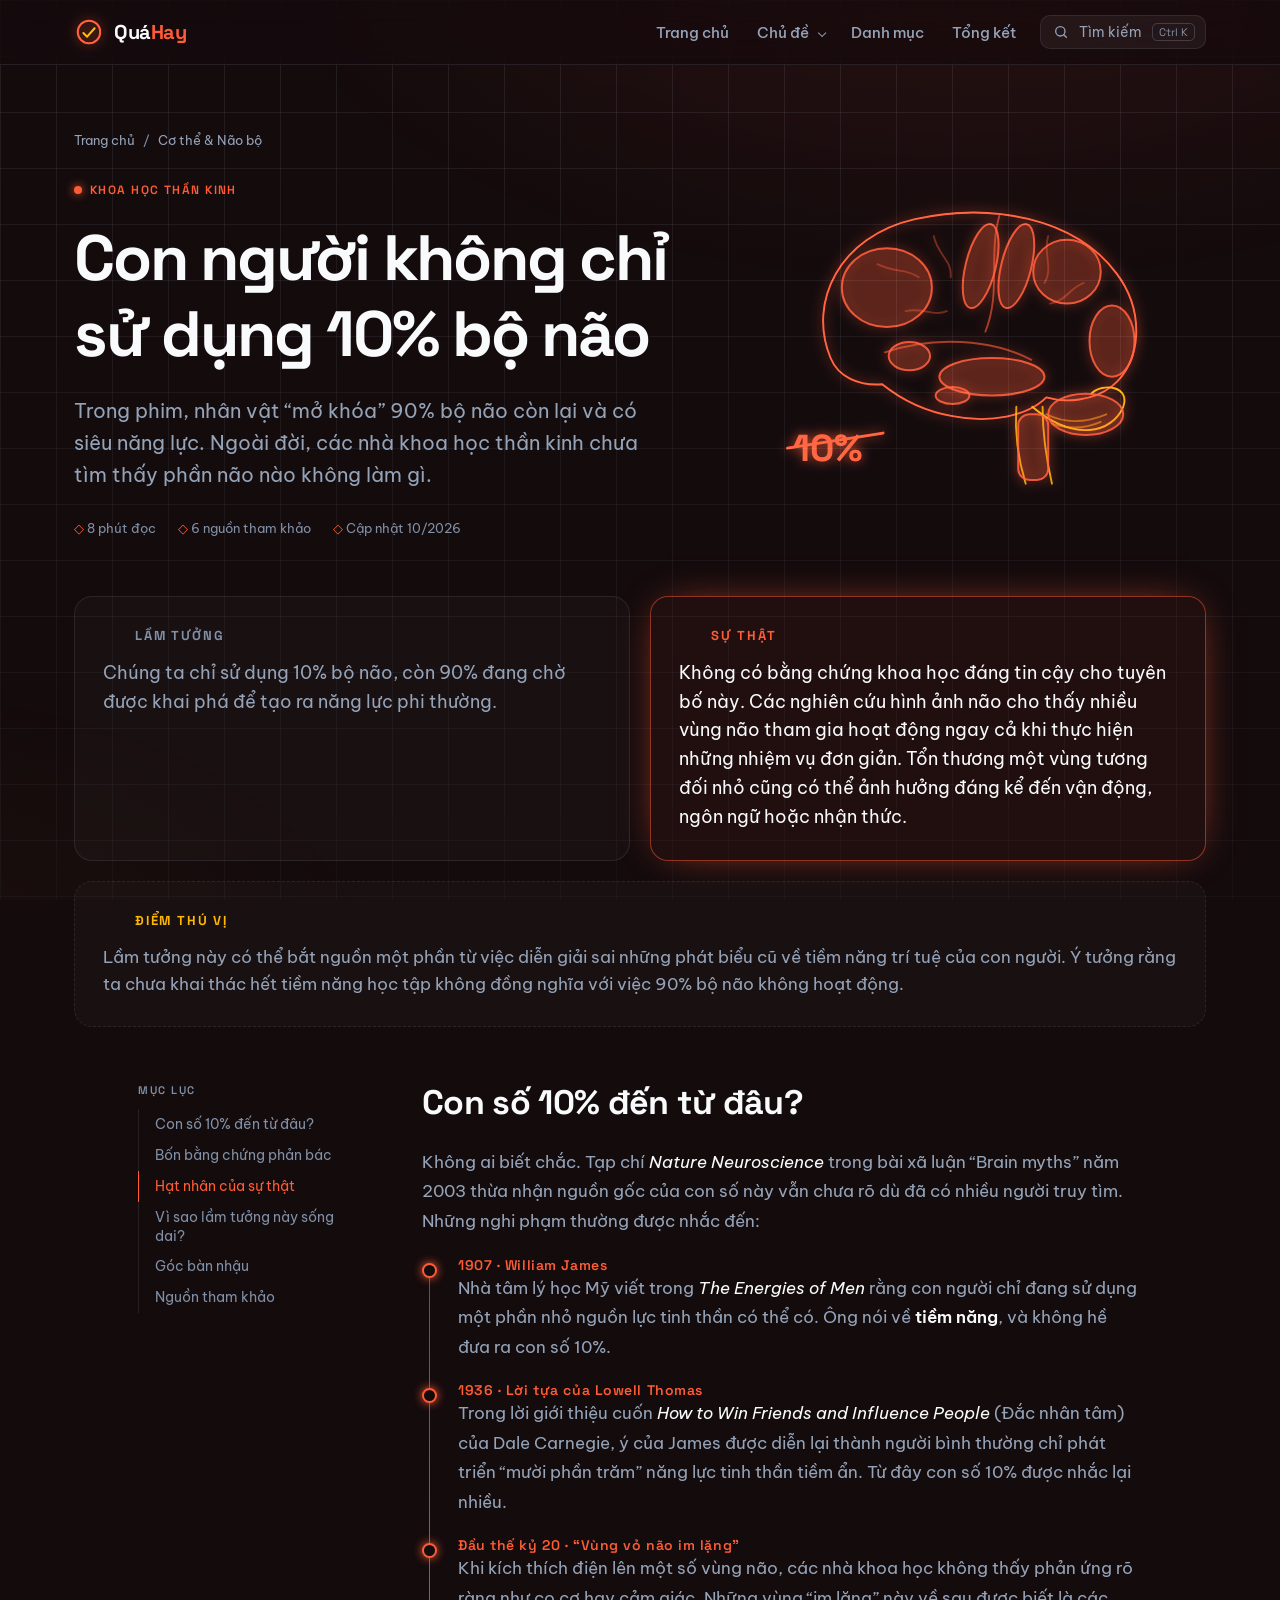
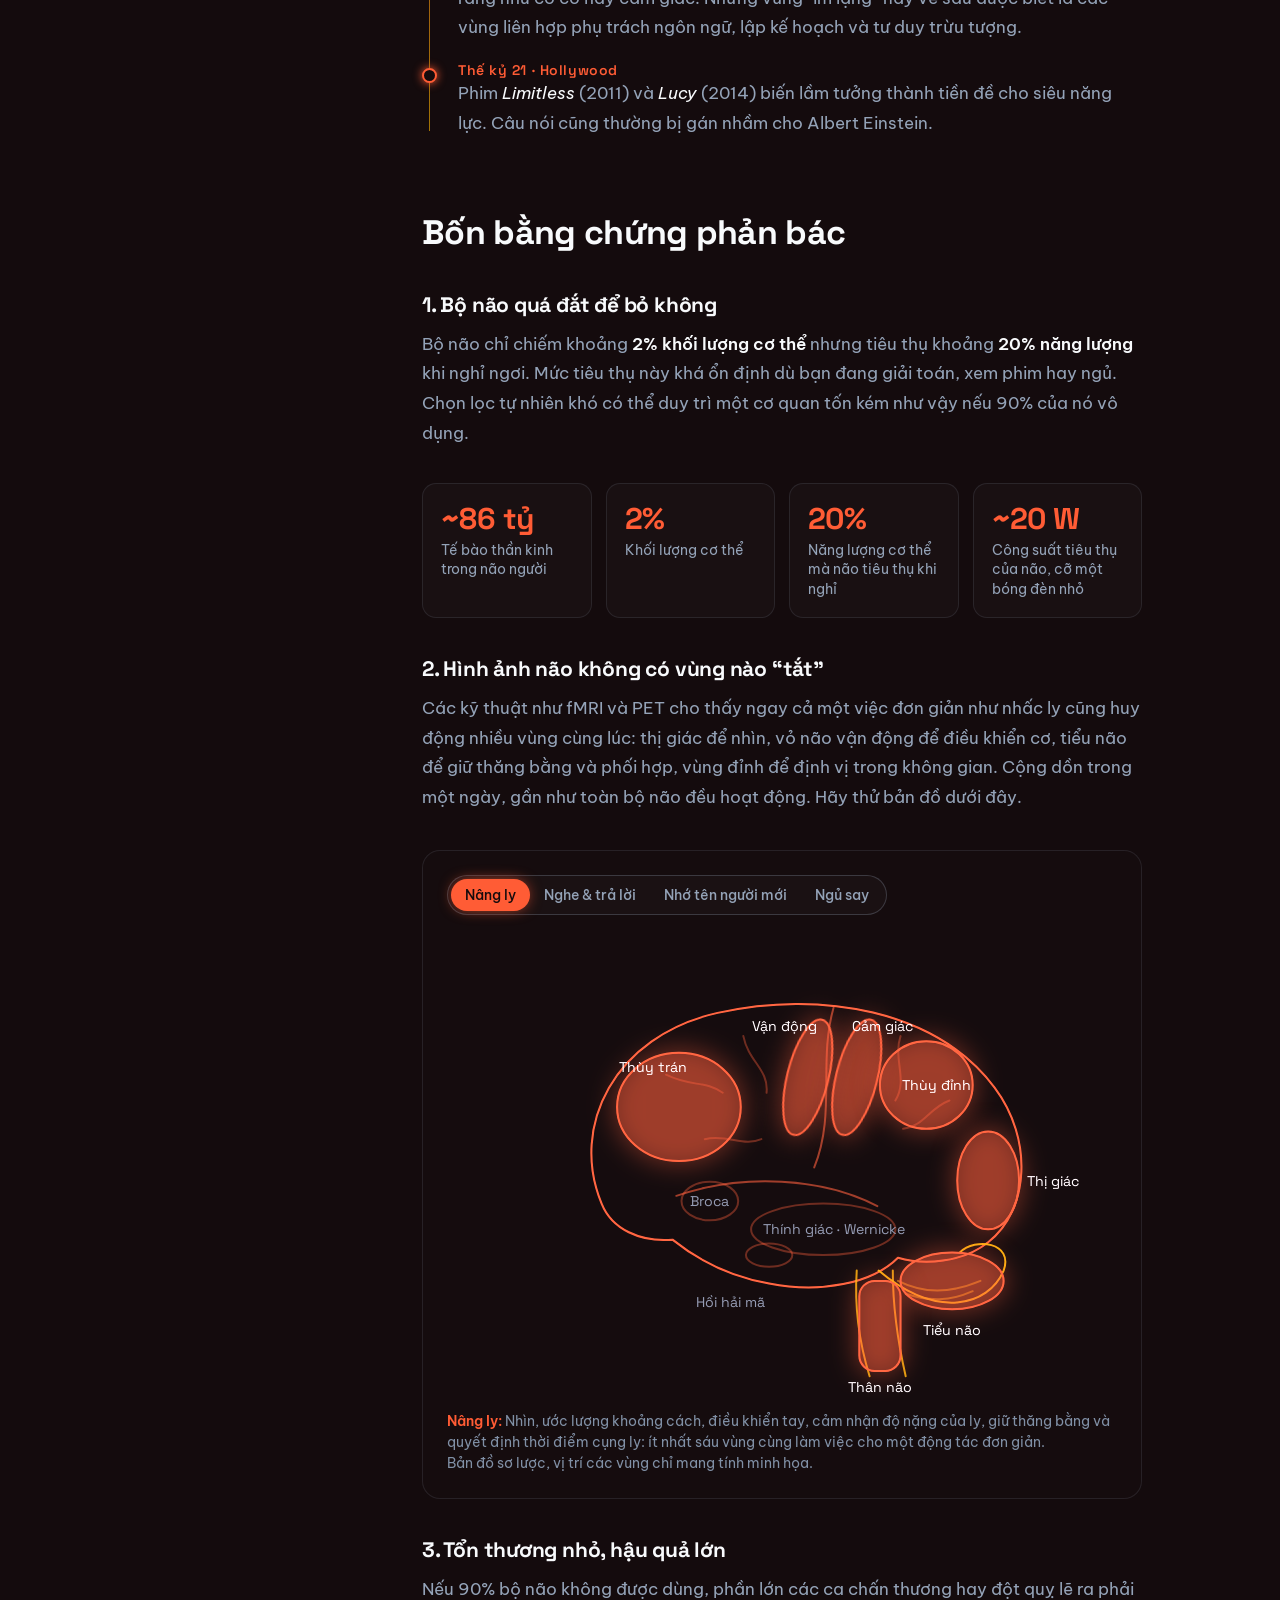
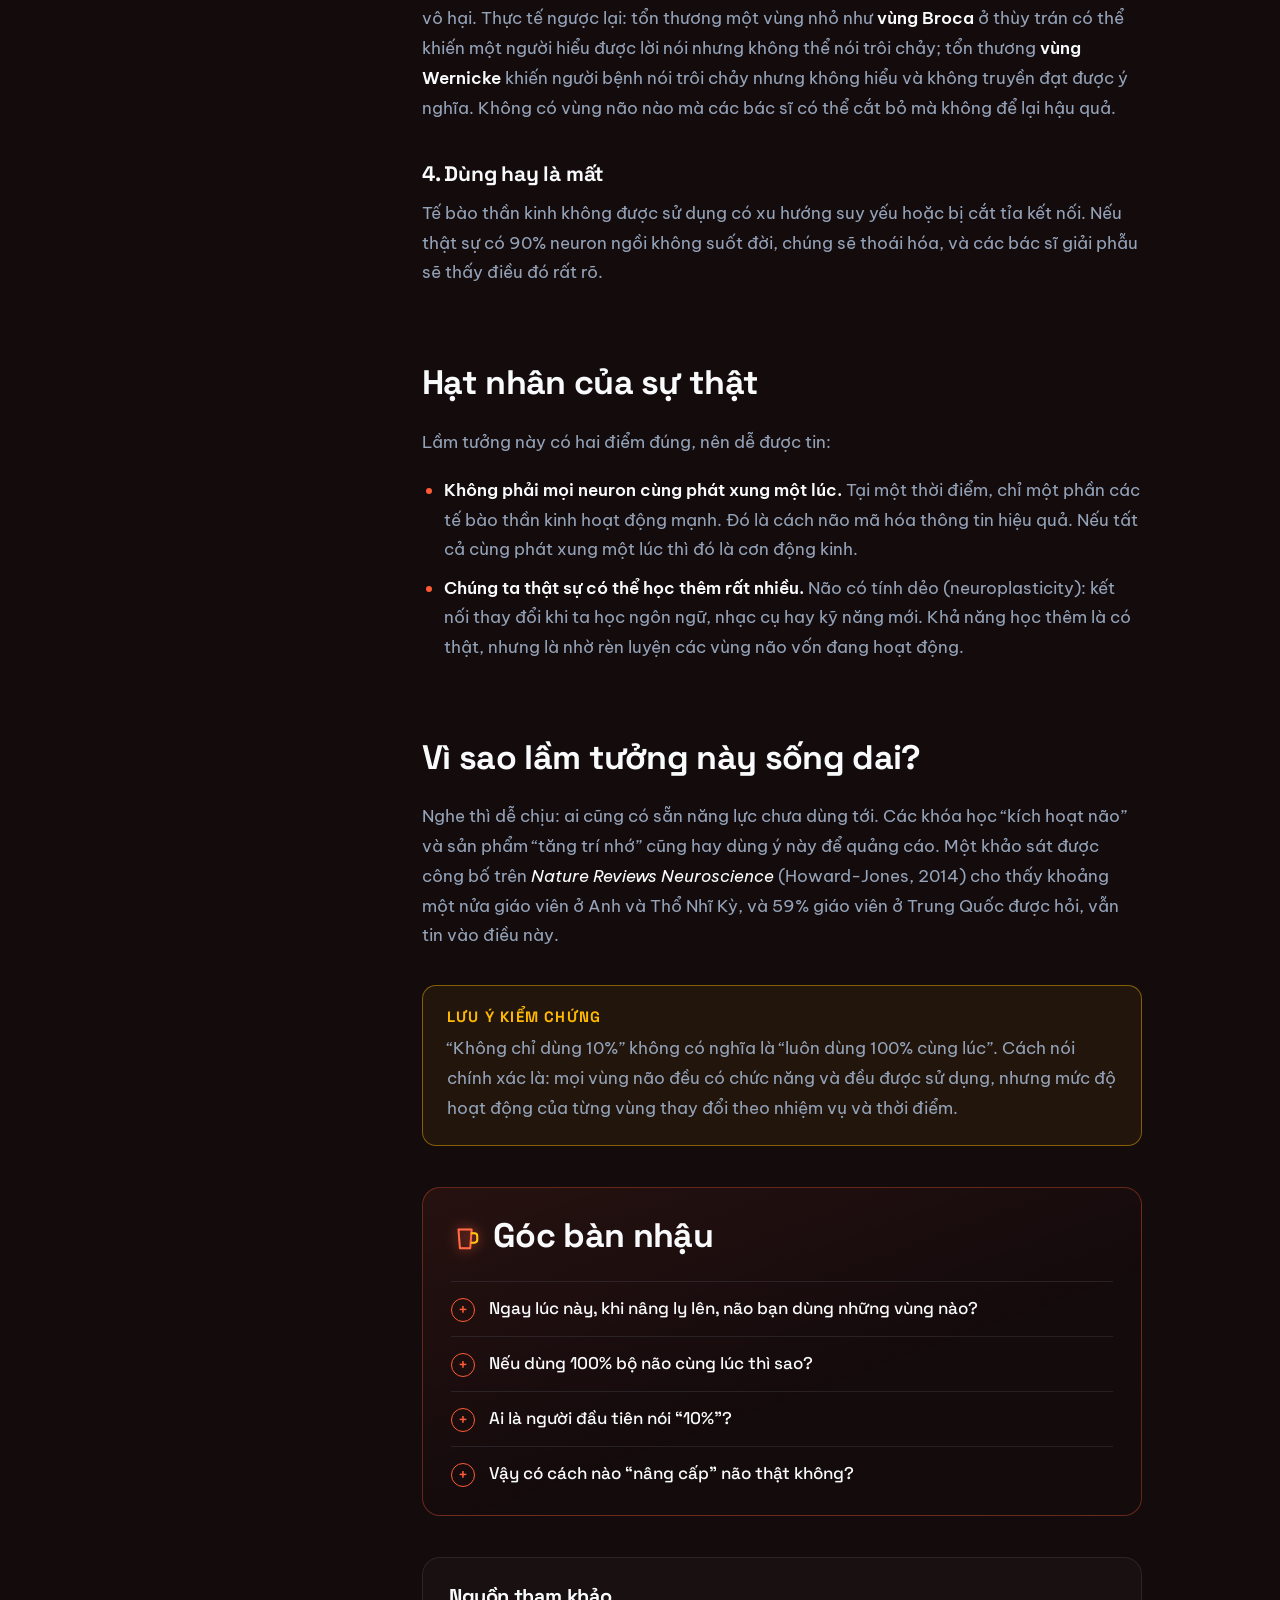
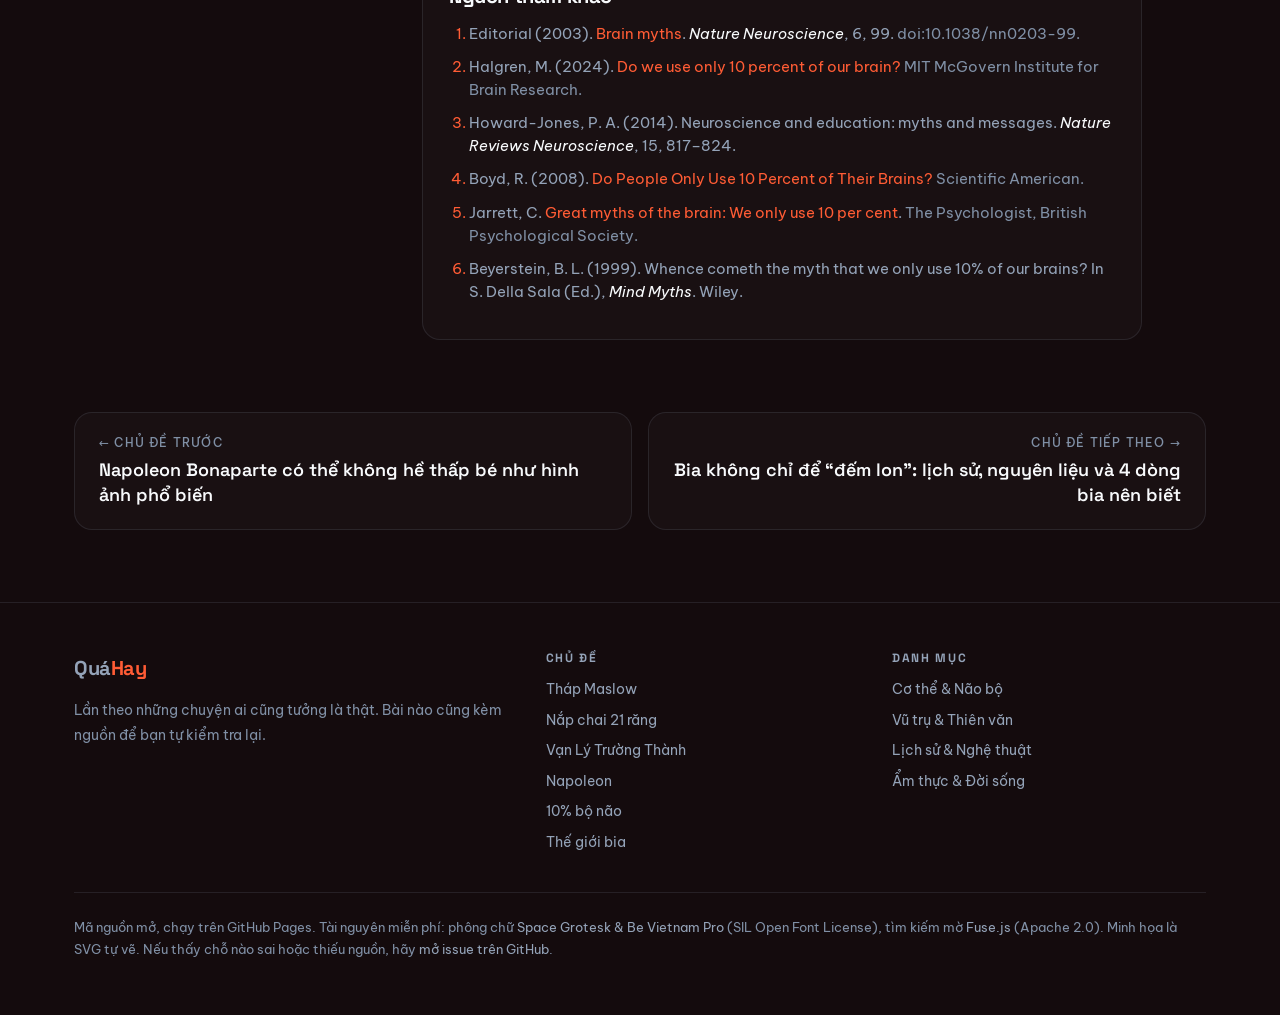
==== commit 31fee14f: "Revise copy and fix UI/UX issues across the site Copy: rewrite the landing hero in a plainer voice (" ====
--- a/topics/10-phan-tram-nao.html
+++ b/topics/10-phan-tram-nao.html
@@ -2,6 +2,7 @@
 <html lang="vi">
 <head>
   <meta charset="utf-8">
+  <script>document.documentElement.classList.add("js")</script>
   <meta name="viewport" content="width=device-width, initial-scale=1">
   <title>Con người không chỉ dùng 10% bộ não — Quá Hay</title>
   <meta name="description" content="Không có bằng chứng khoa học cho tuyên bố con người chỉ sử dụng 10% bộ não. Năng lượng, hình ảnh não và các ca tổn thương não đều cho thấy điều ngược lại.">
@@ -29,8 +30,8 @@
       <nav class="crumbs" aria-label="Breadcrumb"><a href="../index.html">Trang chủ</a><span>/</span><a href="../index.html?cat=body#danh-muc">Cơ thể &amp; Não bộ</a></nav>
       <span class="tag">Khoa học thần kinh</span>
       <h1>Con người không chỉ sử dụng 10% bộ não</h1>
-      <p class="dek">Phim ảnh hứa hẹn rằng chỉ cần “mở khóa” 90% còn lại là bạn có siêu năng lực. Khoa học thần kinh trả lời ngắn gọn: không có 90% nào đang ngủ quên cả.</p>
-      <div class="art-meta"><span>8 phút đọc</span><span>6 nguồn tham khảo</span><span>Có bản đồ não tương tác</span></div>
+      <p class="dek">Trong phim, nhân vật “mở khóa” 90% bộ não còn lại và có siêu năng lực. Ngoài đời, các nhà khoa học thần kinh chưa tìm thấy phần não nào không làm gì.</p>
+      <div class="art-meta"><span>8 phút đọc</span><span>6 nguồn tham khảo</span><span>Cập nhật 10/2026</span></div>
     </div>
     <div class="art-hero-art">
       <svg id="hero-brain" class="art draw glow" viewBox="0 0 520 360" role="img" aria-label="Bộ não với nhiều vùng cùng phát sáng"></svg>
@@ -60,10 +61,10 @@
   <article class="prose">
 
     <h2 id="nguon-goc">Con số 10% đến từ đâu?</h2>
-    <p>Điều kỳ lạ là không ai biết chắc. Tạp chí <em>Nature Neuroscience</em> trong bài xã luận “Brain myths” năm 2003 thừa nhận nguồn gốc của con số này vẫn chưa rõ dù đã có nhiều người truy tìm. Những nghi phạm thường được nhắc đến:</p>
+    <p>Không ai biết chắc. Tạp chí <em>Nature Neuroscience</em> trong bài xã luận “Brain myths” năm 2003 thừa nhận nguồn gốc của con số này vẫn chưa rõ dù đã có nhiều người truy tìm. Những nghi phạm thường được nhắc đến:</p>
     <ul class="timeline">
       <li><b>1907 · William James</b>Nhà tâm lý học Mỹ viết trong <em>The Energies of Men</em> rằng con người chỉ đang sử dụng một phần nhỏ nguồn lực tinh thần có thể có. Ông nói về <strong>tiềm năng</strong>, và không hề đưa ra con số 10%.</li>
-      <li><b>1936 · Lời tựa của Lowell Thomas</b>Trong lời giới thiệu cuốn <em>How to Win Friends and Influence People</em> (Đắc nhân tâm) của Dale Carnegie, ý của James được diễn lại thành người bình thường chỉ phát triển “mười phần trăm” năng lực tinh thần tiềm ẩn. Con số tròn trịa bắt đầu lan đi.</li>
+      <li><b>1936 · Lời tựa của Lowell Thomas</b>Trong lời giới thiệu cuốn <em>How to Win Friends and Influence People</em> (Đắc nhân tâm) của Dale Carnegie, ý của James được diễn lại thành người bình thường chỉ phát triển “mười phần trăm” năng lực tinh thần tiềm ẩn. Từ đây con số 10% được nhắc lại nhiều.</li>
       <li><b>Đầu thế kỷ 20 · “Vùng vỏ não im lặng”</b>Khi kích thích điện lên một số vùng não, các nhà khoa học không thấy phản ứng rõ ràng như co cơ hay cảm giác. Những vùng “im lặng” này về sau được biết là các vùng liên hợp phụ trách ngôn ngữ, lập kế hoạch và tư duy trừu tượng.</li>
       <li><b>Thế kỷ 21 · Hollywood</b>Phim <em>Limitless</em> (2011) và <em>Lucy</em> (2014) biến lầm tưởng thành tiền đề cho siêu năng lực. Câu nói cũng thường bị gán nhầm cho Albert Einstein.</li>
     </ul>
@@ -76,7 +77,7 @@
       <div class="stat"><b>~86 tỷ</b><span>Tế bào thần kinh trong não người</span></div>
       <div class="stat"><b>2%</b><span>Khối lượng cơ thể</span></div>
       <div class="stat"><b>20%</b><span>Năng lượng cơ thể mà não tiêu thụ khi nghỉ</span></div>
-      <div class="stat"><b>0</b><span>Vùng não được xác định là “không làm gì”</span></div>
+      <div class="stat"><b>~20 W</b><span>Công suất tiêu thụ của não, cỡ một bóng đèn nhỏ</span></div>
     </div>
 
     <h3>2. Hình ảnh não không có vùng nào “tắt”</h3>
@@ -97,14 +98,14 @@
     <p>Tế bào thần kinh không được sử dụng có xu hướng suy yếu hoặc bị cắt tỉa kết nối. Nếu thật sự có 90% neuron ngồi không suốt đời, chúng sẽ thoái hóa, và các bác sĩ giải phẫu sẽ thấy điều đó rất rõ.</p>
 
     <h2 id="hat-nhan-su-that">Hạt nhân của sự thật</h2>
-    <p>Để công bằng, lầm tưởng này có hai hạt nhân đúng, và đây là lý do nó khó bị bác bỏ:</p>
+    <p>Lầm tưởng này có hai điểm đúng, nên dễ được tin:</p>
     <ul>
-      <li><strong>Không phải mọi neuron cùng phát xung một lúc.</strong> Tại một thời điểm, chỉ một phần các tế bào thần kinh hoạt động mạnh. Đó là cách não mã hóa thông tin hiệu quả. Nếu tất cả cùng phát xung, đó không phải siêu năng lực mà là một cơn động kinh.</li>
-      <li><strong>Chúng ta thật sự có thể học thêm rất nhiều.</strong> Não có tính dẻo (neuroplasticity): kết nối thay đổi khi ta học ngôn ngữ, nhạc cụ hay kỹ năng mới. Tiềm năng phát triển là có thật, nhưng nó đến từ việc rèn luyện các vùng sẵn có, không phải “mở khóa” vùng bị bỏ quên.</li>
+      <li><strong>Không phải mọi neuron cùng phát xung một lúc.</strong> Tại một thời điểm, chỉ một phần các tế bào thần kinh hoạt động mạnh. Đó là cách não mã hóa thông tin hiệu quả. Nếu tất cả cùng phát xung một lúc thì đó là cơn động kinh.</li>
+      <li><strong>Chúng ta thật sự có thể học thêm rất nhiều.</strong> Não có tính dẻo (neuroplasticity): kết nối thay đổi khi ta học ngôn ngữ, nhạc cụ hay kỹ năng mới. Khả năng học thêm là có thật, nhưng là nhờ rèn luyện các vùng não vốn đang hoạt động.</li>
     </ul>
 
     <h2 id="vi-sao-song-dai">Vì sao lầm tưởng này sống dai?</h2>
-    <p>Nó là một lời hứa dễ chịu: bạn có sẵn một kho năng lực khổng lồ, chỉ cần tìm đúng chìa khóa. Ngành công nghiệp tự lực, khóa học “kích hoạt não phải” và thực phẩm chức năng đều hưởng lợi từ lời hứa đó. Một khảo sát được công bố trên <em>Nature Reviews Neuroscience</em> (Howard-Jones, 2014) cho thấy khoảng một nửa giáo viên ở Anh và Thổ Nhĩ Kỳ, và 59% giáo viên ở Trung Quốc được hỏi, vẫn tin vào điều này.</p>
+    <p>Nghe thì dễ chịu: ai cũng có sẵn năng lực chưa dùng tới. Các khóa học “kích hoạt não” và sản phẩm “tăng trí nhớ” cũng hay dùng ý này để quảng cáo. Một khảo sát được công bố trên <em>Nature Reviews Neuroscience</em> (Howard-Jones, 2014) cho thấy khoảng một nửa giáo viên ở Anh và Thổ Nhĩ Kỳ, và 59% giáo viên ở Trung Quốc được hỏi, vẫn tin vào điều này.</p>
 
     <div class="callout">
       <h4>Lưu ý kiểm chứng</h4>
@@ -113,15 +114,14 @@
 
     <section class="bar-talk">
       <h2 id="ban-nhau" data-toc="Góc bàn nhậu"><svg class="art glow" viewBox="0 0 32 32"><path class="p" d="M8 8h14l-1.5 20h-11z"/><path class="a" d="M22 12h3a3 3 0 0 1 3 3v4a3 3 0 0 1-3 3h-3"/></svg>Góc bàn nhậu</h2>
-      <p>Cảnh báo: chủ đề này dễ dẫn tới câu “thế mày đang dùng bao nhiêu phần trăm?”.</p>
-      <details><summary>Ngay lúc này, khi nâng ly lên, não bạn dùng những vùng nào?</summary>
+            <details><summary>Ngay lúc này, khi nâng ly lên, não bạn dùng những vùng nào?</summary>
         <div><p>Thị giác (nhìn ly), vùng đỉnh (ước lượng khoảng cách), vỏ não vận động (điều khiển tay), tiểu não (phối hợp, giữ ly không đổ), cảm giác thân thể (biết ly nặng nhẹ), và thùy trán (quyết định “dô”). Rượu bia làm chậm chính tiểu não, nên người say thường đi đứng loạng choạng.</p></div></details>
       <details><summary>Nếu dùng 100% bộ não cùng lúc thì sao?</summary>
-        <div><p>Không phải trở thành Lucy. Nếu mọi neuron đồng loạt phát xung, đó là trạng thái gần với cơn co giật động kinh. Não hoạt động tốt chính vì nó chọn lọc.</p></div></details>
+        <div><p>Nếu mọi neuron đồng loạt phát xung, đó là trạng thái gần với cơn co giật động kinh. Não hoạt động tốt vì chỉ một phần tế bào hoạt động mạnh tại mỗi thời điểm.</p></div></details>
       <details><summary>Ai là người đầu tiên nói “10%”?</summary>
         <div><p>Không ai biết chắc. Ý tưởng về “tiềm năng chưa khai thác” có từ William James năm 1907, còn con số “mười phần trăm” xuất hiện trong lời tựa của Lowell Thomas cho cuốn Đắc nhân tâm năm 1936. Einstein thì gần như chắc chắn chưa từng nói câu này.</p></div></details>
       <details><summary>Vậy có cách nào “nâng cấp” não thật không?</summary>
-        <div><p>Những cách nhàm chán nhưng có bằng chứng: ngủ đủ, vận động, học kỹ năng mới, duy trì quan hệ xã hội, và uống ít rượu bia. Lời khuyên cuối cùng có lẽ không được hoan nghênh lắm ở bàn này.</p></div></details>
+        <div><p>Những cách có bằng chứng: ngủ đủ, vận động, học kỹ năng mới, duy trì quan hệ xã hội và uống ít rượu bia.</p></div></details>
     </section>
 
     <section class="sources">
--- a/assets/css/style.css
+++ b/assets/css/style.css
@@ -12,7 +12,7 @@
   --accent: #9D4EDD;
   --text: #F8FAFC;
   --muted: #94A3B8;
-  --dim: #64748B;
+  --dim: #8090A6;
   --line: rgba(148, 163, 184, .14);
   --line-strong: rgba(148, 163, 184, .28);
   --surface: rgba(255, 255, 255, .025);
@@ -104,7 +104,7 @@
 .draw .fade { opacity: 0; transition: opacity .8s ease; transition-delay: calc(var(--i, 0) * 90ms + .6s); }
 .draw.is-drawn .fade { opacity: 1; }
 
-.reveal { opacity: 0; transform: translateY(24px); transition: opacity .8s var(--ease), transform .8s var(--ease); }
+.js .reveal { opacity: 0; transform: translateY(24px); transition: opacity .8s var(--ease), transform .8s var(--ease); }
 .reveal.is-in { opacity: 1; transform: none; }
 
 @keyframes pulse { 0%, 100% { opacity: .35; } 50% { opacity: 1; } }
@@ -220,9 +220,9 @@
 /* ---------- Landing ---------- */
 .hero { position: relative; padding: 72px 0 40px; }
 .hero .wrap { display: grid; grid-template-columns: 1.05fr .95fr; gap: 40px; align-items: center; }
-.hero h1 { font-size: clamp(44px, 7vw, 92px); letter-spacing: -.045em; line-height: .98; margin-bottom: 24px; }
+.hero h1 { font-size: clamp(40px, 5.6vw, 76px); letter-spacing: -.04em; line-height: 1.04; margin-bottom: 24px; max-width: 11em; }
 .hero h1 em { font-style: normal; color: var(--primary); text-shadow: 0 0 30px color-mix(in srgb, var(--primary) 60%, transparent); }
-.hero .lead { font-size: 19px; max-width: 34em; color: var(--muted); }
+.hero .lead { font-size: 18.5px; max-width: 34em; color: var(--muted); margin-bottom: .8em; }
 .hero-actions { display: flex; flex-wrap: wrap; gap: 12px; margin: 28px 0 36px; }
 .hero-stats { display: flex; gap: 36px; flex-wrap: wrap; }
 .hero-stats div { font-size: 13px; color: var(--dim); text-transform: uppercase; letter-spacing: .08em; }
@@ -272,20 +272,6 @@
 .card .icon-fill { fill: var(--c); }
 .card .icon-text { fill: var(--c); }
 
-/* Scroll-story strip on the landing */
-.story { padding: 40px 0 80px; }
-.story-item { min-height: 82vh; display: grid; grid-template-columns: 1fr 1fr; gap: 56px; align-items: center; padding: 40px 0; border-top: 1px solid var(--line); }
-.story-item:nth-child(even) .story-art { order: -1; }
-.story-num { font: 700 120px/1 var(--font-head); color: transparent; -webkit-text-stroke: 1.5px var(--primary); opacity: .55; letter-spacing: -.05em; }
-.story-item h3 { font-size: clamp(28px, 3.4vw, 42px); letter-spacing: -.025em; margin: 12px 0 18px; }
-.story-item .vs { display: grid; gap: 12px; margin: 22px 0 26px; }
-.story-item .vs div { padding: 14px 18px; border-radius: 12px; border: 1px solid var(--line); font-size: 15px; line-height: 1.6; }
-.story-item .vs b { display: block; font: 600 11px var(--font-head); letter-spacing: .12em; text-transform: uppercase; margin-bottom: 4px; }
-.story-item .vs .is-myth b { color: var(--dim); }
-.story-item .vs .is-myth { text-decoration: line-through; text-decoration-color: color-mix(in srgb, var(--primary) 60%, transparent); }
-.story-item .vs .is-fact { border-color: color-mix(in srgb, var(--primary) 45%, transparent); background: color-mix(in srgb, var(--primary) 6%, transparent); }
-.story-item .vs .is-fact b { color: var(--primary); }
-.story-art svg { width: 100%; height: auto; max-height: 440px; }
 
 .recap { display: grid; gap: 0; border: 1px solid var(--line); border-radius: var(--radius); overflow: hidden; }
 .recap a { display: grid; grid-template-columns: 56px 220px 1fr 24px; gap: 20px; align-items: center; padding: 18px 22px; color: var(--muted); border-bottom: 1px solid var(--line); transition: background .25s; }
@@ -297,11 +283,8 @@
 .recap a:hover .arr { transform: translateX(4px); }
 
 @media (max-width: 900px) {
-  .hero .wrap, .story-item { grid-template-columns: 1fr; }
+  .hero .wrap { grid-template-columns: 1fr; }
   .hero-art { max-width: 460px; margin: 0 auto; order: -1; }
-  .story-item { min-height: 0; gap: 24px; }
-  .story-item:nth-child(even) .story-art { order: 0; }
-  .story-num { font-size: 72px; }
   .recap a { grid-template-columns: 36px 1fr 20px; }
   .recap a .d { grid-column: 2; }
   .grid { grid-template-columns: 1fr; }
@@ -419,7 +402,7 @@
 .pager a.next { text-align: right; }
 @media (max-width: 900px) {
   .art-hero .wrap, .verdict { grid-template-columns: 1fr; }
-  .art-hero-art { order: -1; max-width: 420px; }
+  .art-hero-art { max-width: 360px; margin: 0 auto; }
   .pager { grid-template-columns: 1fr; }
   .pager a.next { text-align: left; }
 }
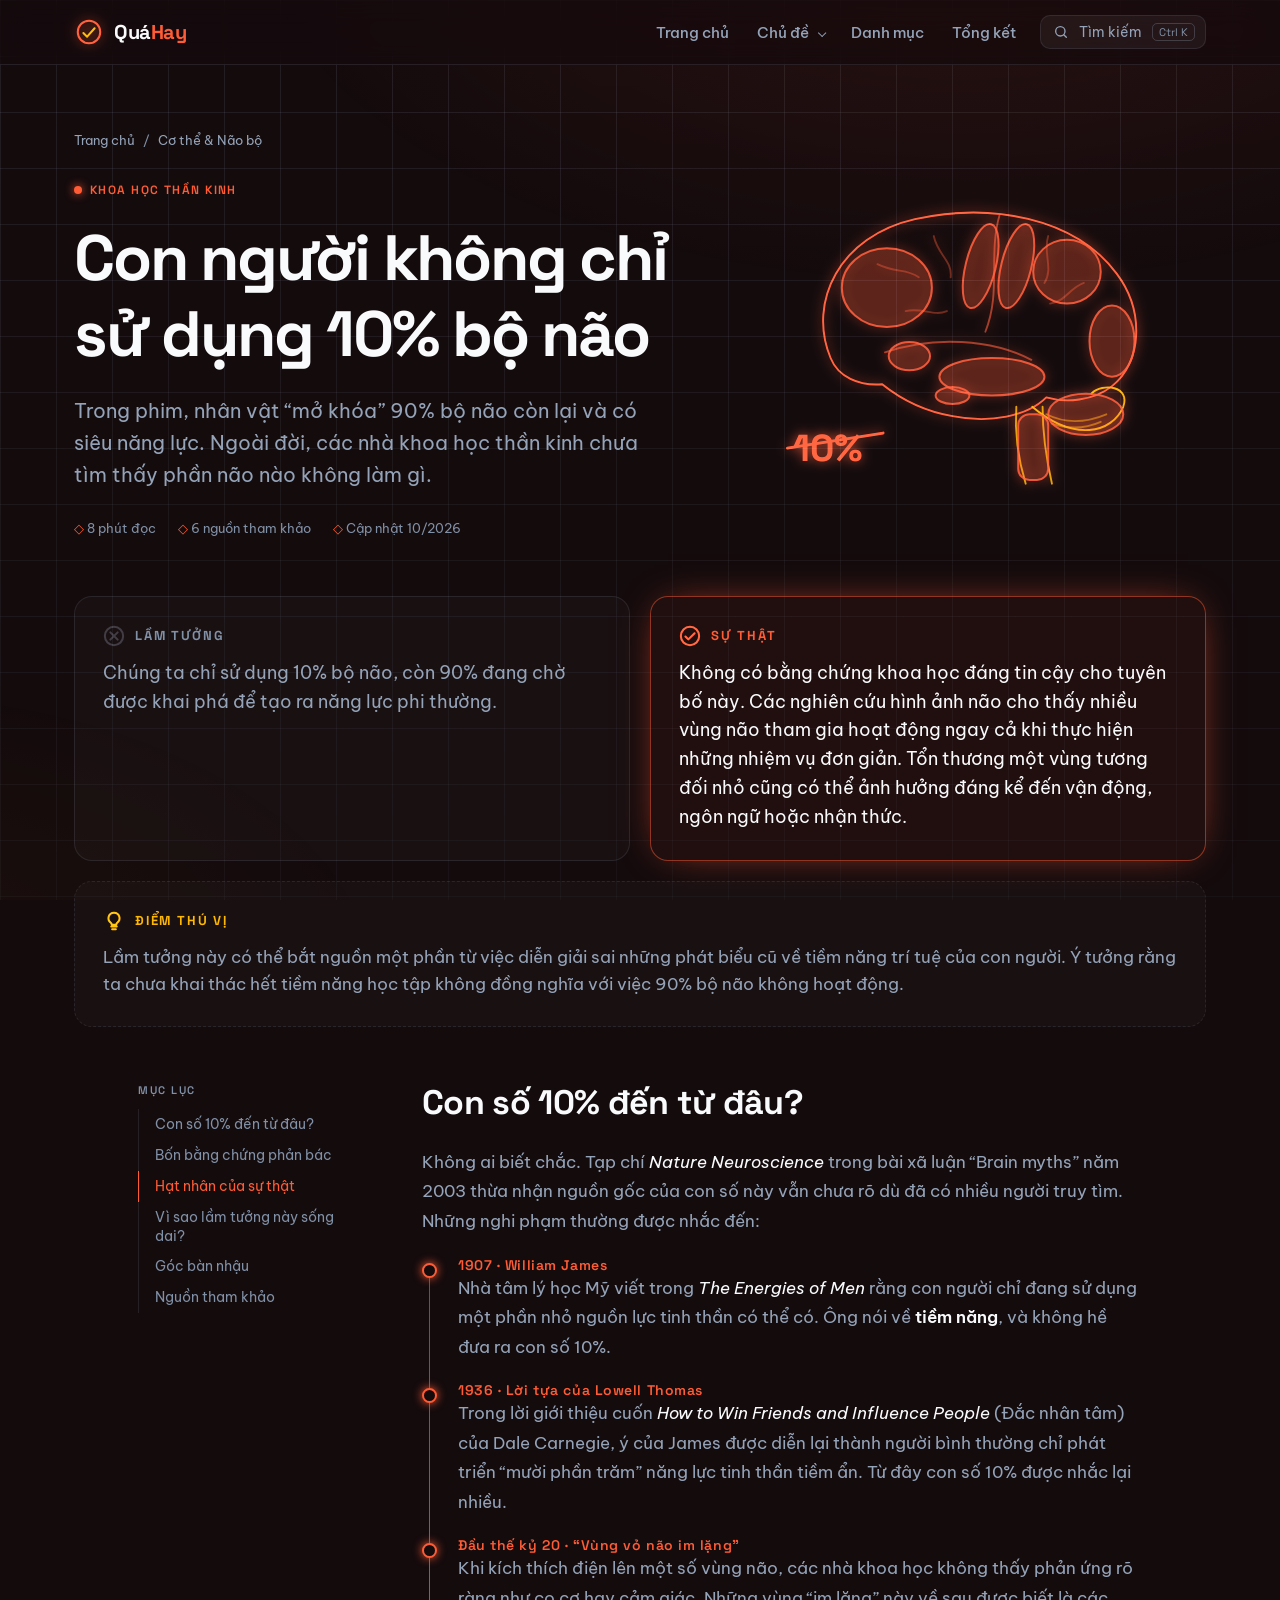
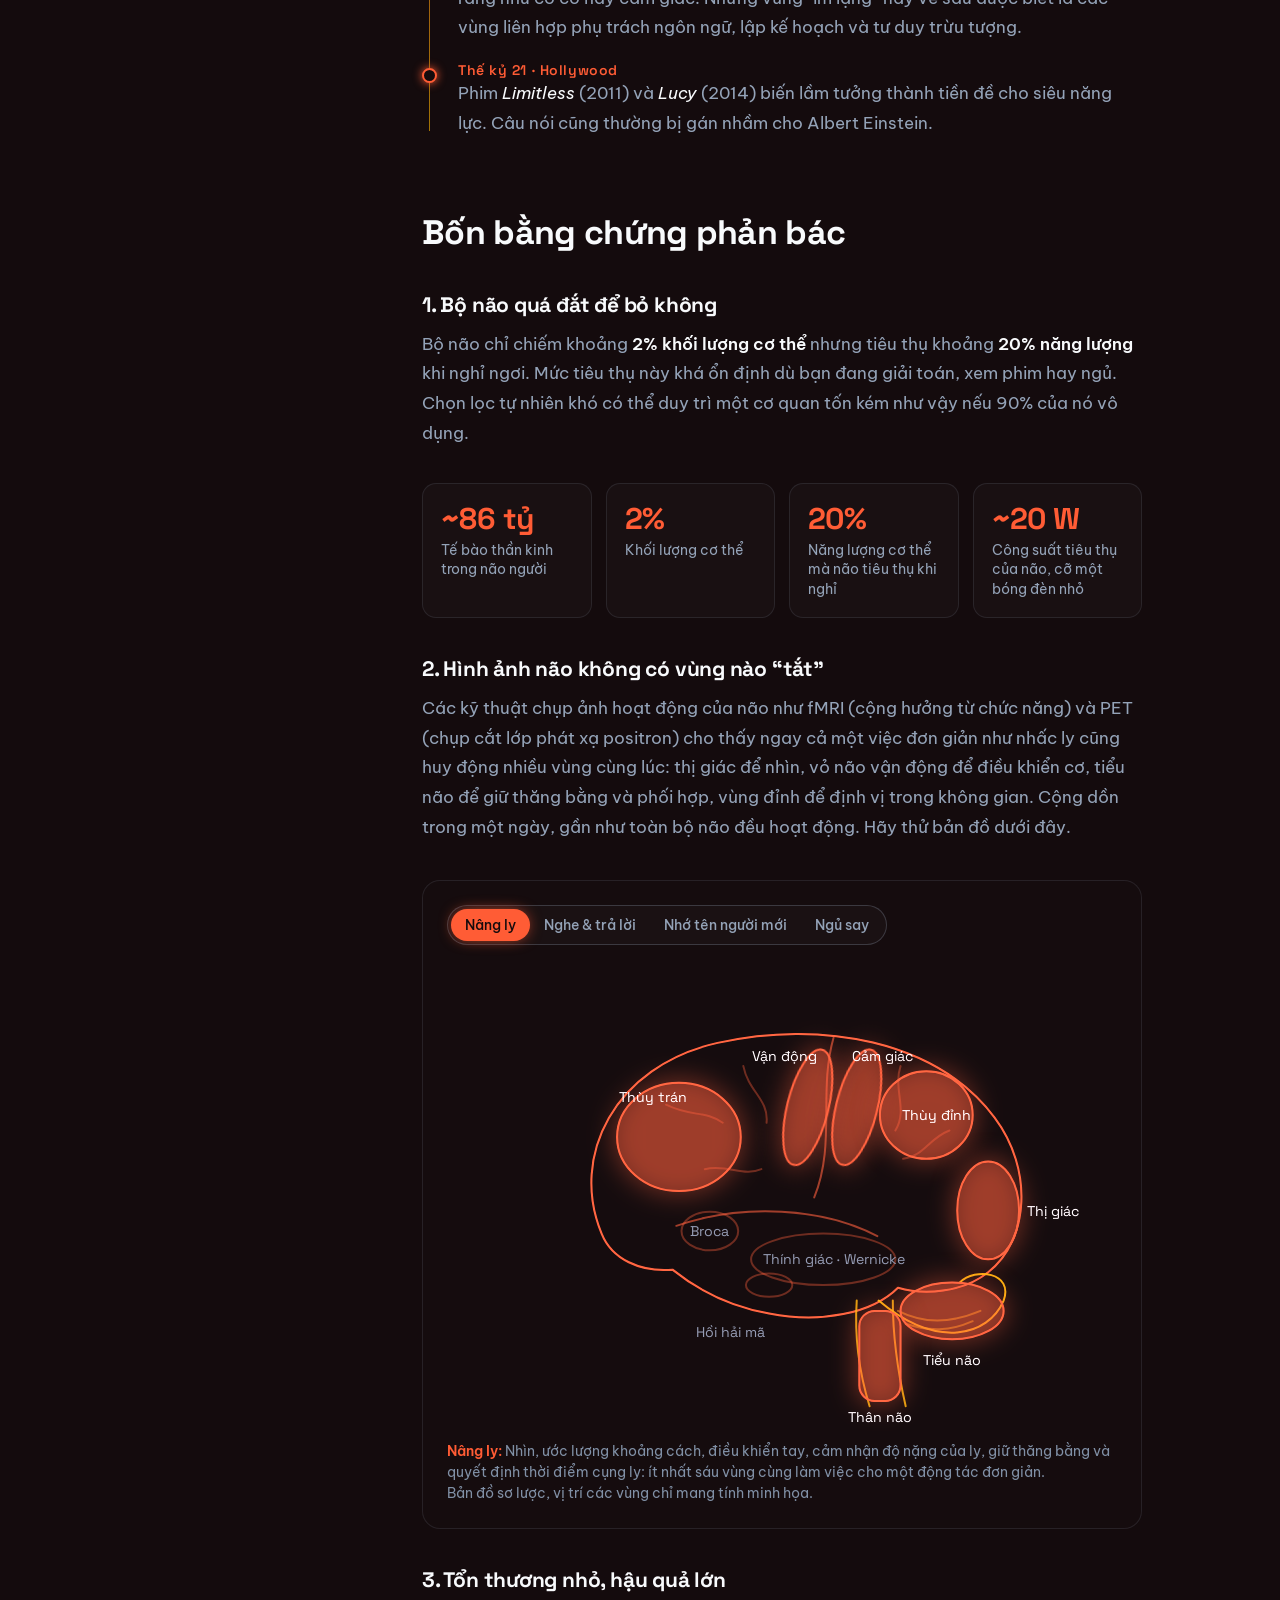
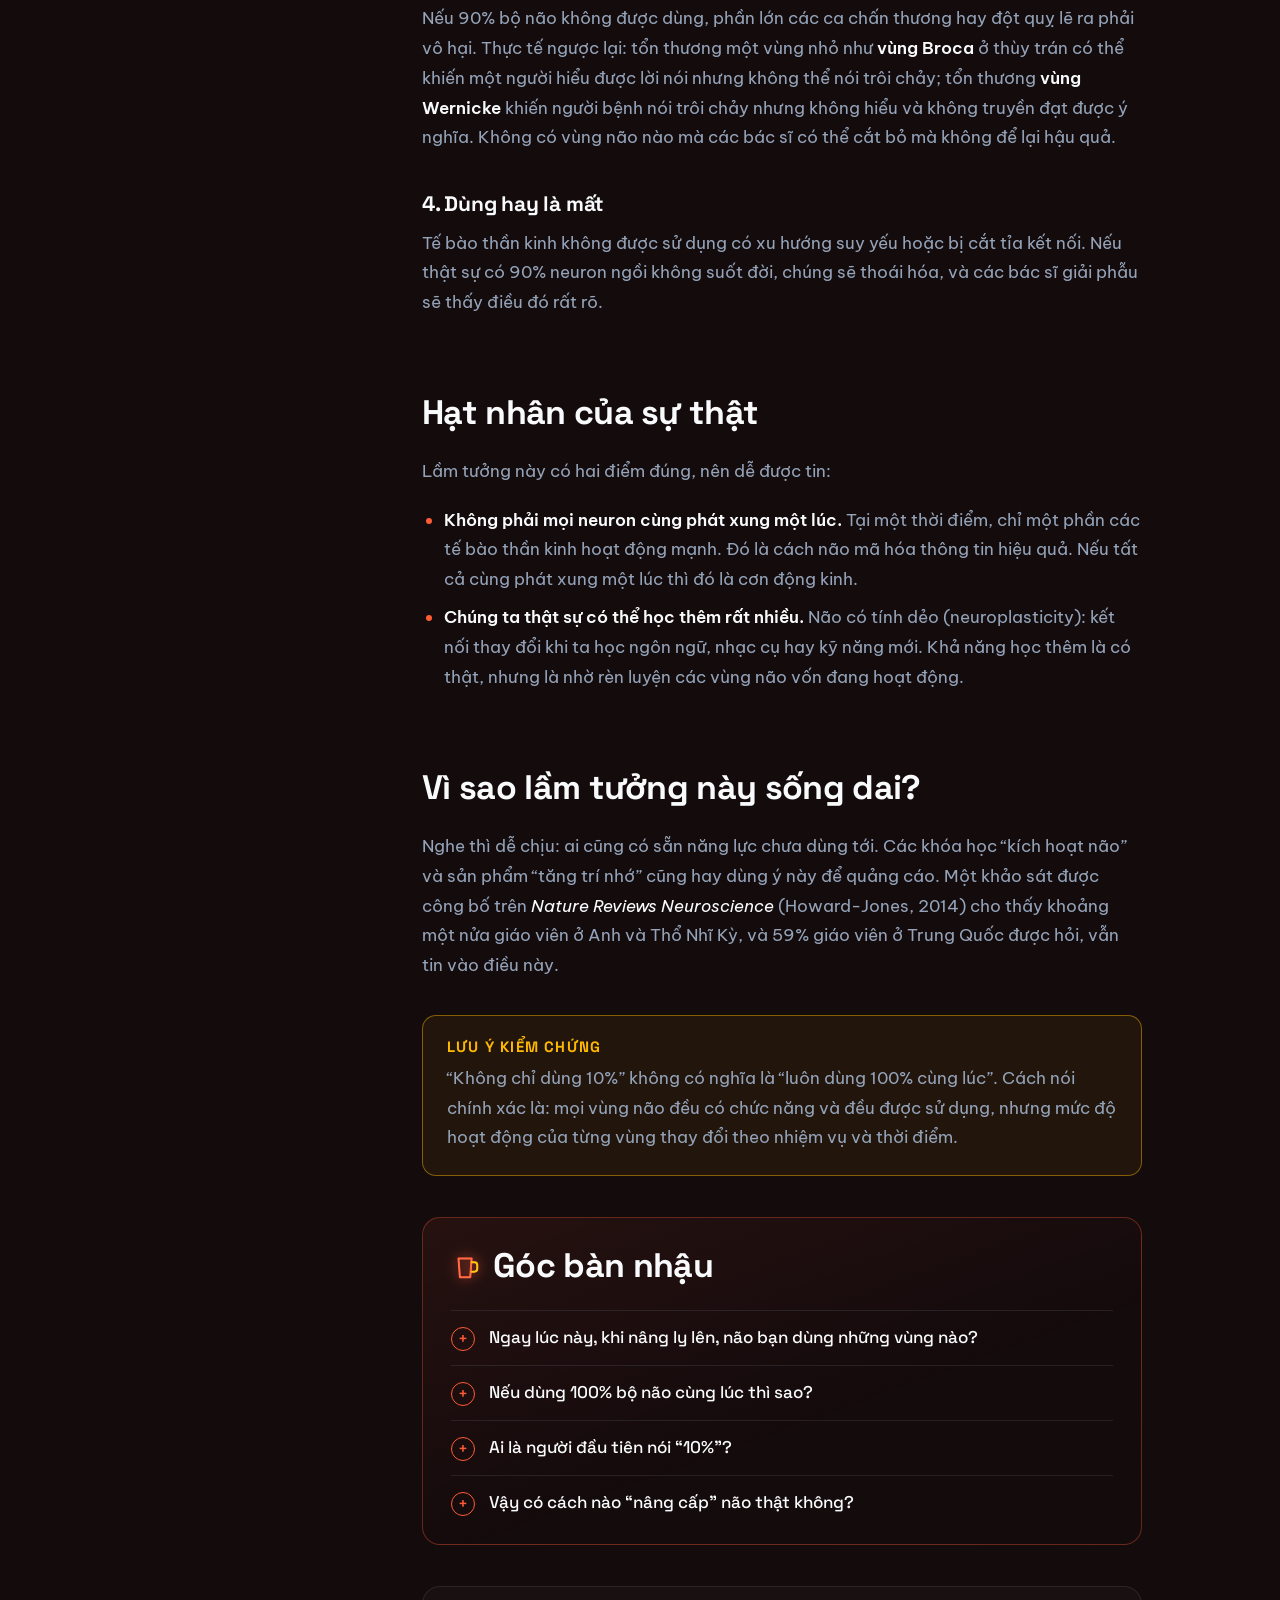
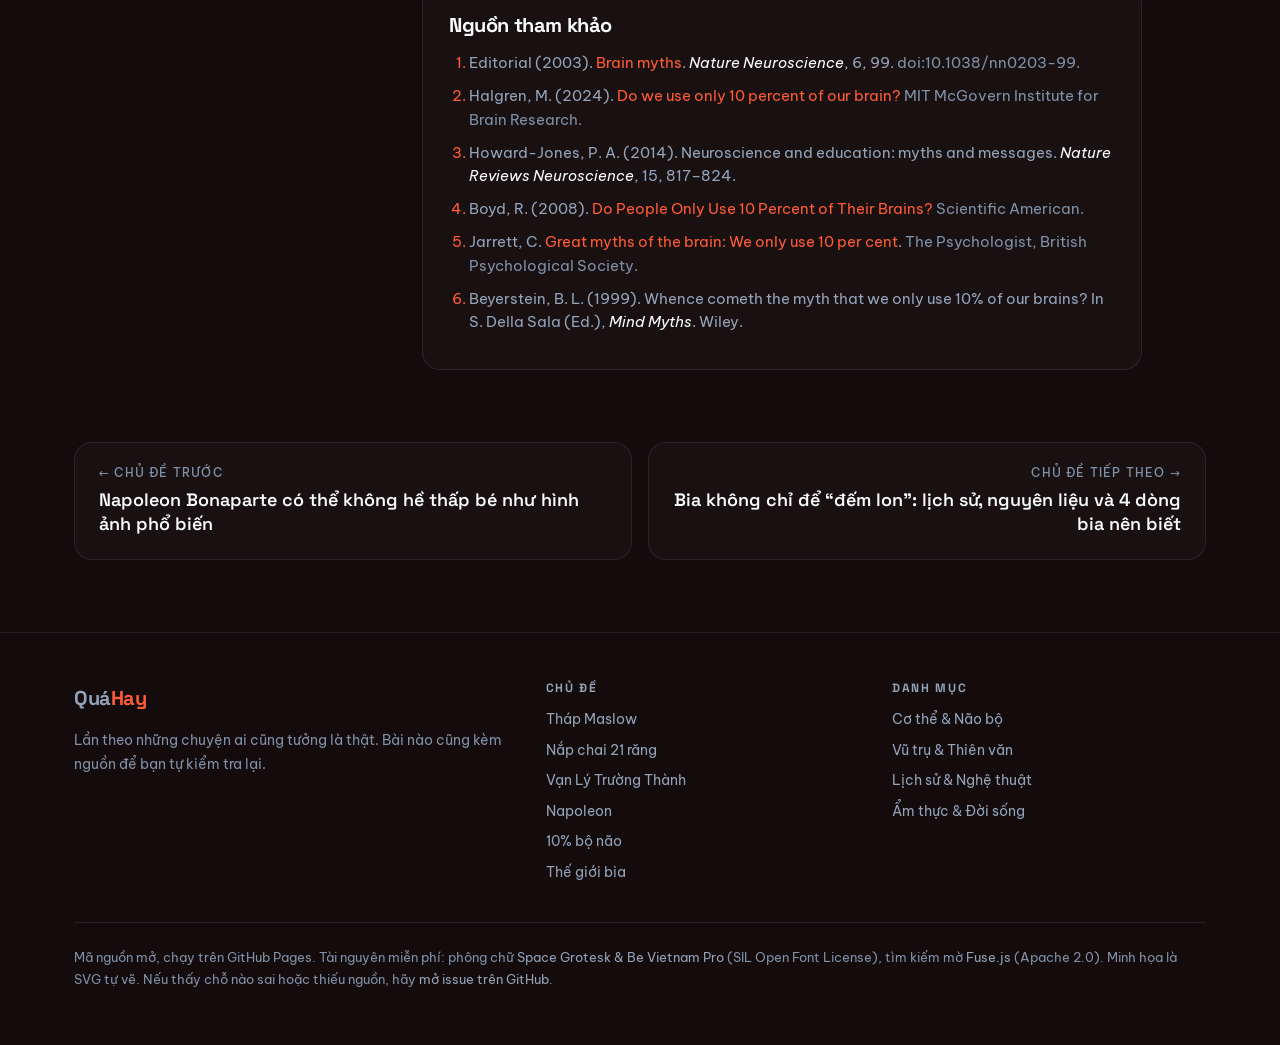
==== commit cb57b99d: "Apply review feedback and add content style rules Beer: explain the lager/ale split before the four " ====
--- a/topics/10-phan-tram-nao.html
+++ b/topics/10-phan-tram-nao.html
@@ -81,7 +81,7 @@
     </div>
 
     <h3>2. Hình ảnh não không có vùng nào “tắt”</h3>
-    <p>Các kỹ thuật như fMRI và PET cho thấy ngay cả một việc đơn giản như nhấc ly cũng huy động nhiều vùng cùng lúc: thị giác để nhìn, vỏ não vận động để điều khiển cơ, tiểu não để giữ thăng bằng và phối hợp, vùng đỉnh để định vị trong không gian. Cộng dồn trong một ngày, gần như toàn bộ não đều hoạt động. Hãy thử bản đồ dưới đây.</p>
+    <p>Các kỹ thuật chụp ảnh hoạt động của não như fMRI (cộng hưởng từ chức năng) và PET (chụp cắt lớp phát xạ positron) cho thấy ngay cả một việc đơn giản như nhấc ly cũng huy động nhiều vùng cùng lúc: thị giác để nhìn, vỏ não vận động để điều khiển cơ, tiểu não để giữ thăng bằng và phối hợp, vùng đỉnh để định vị trong không gian. Cộng dồn trong một ngày, gần như toàn bộ não đều hoạt động. Hãy thử bản đồ dưới đây.</p>
 
     <figure class="figure reveal">
       <div class="controls">
